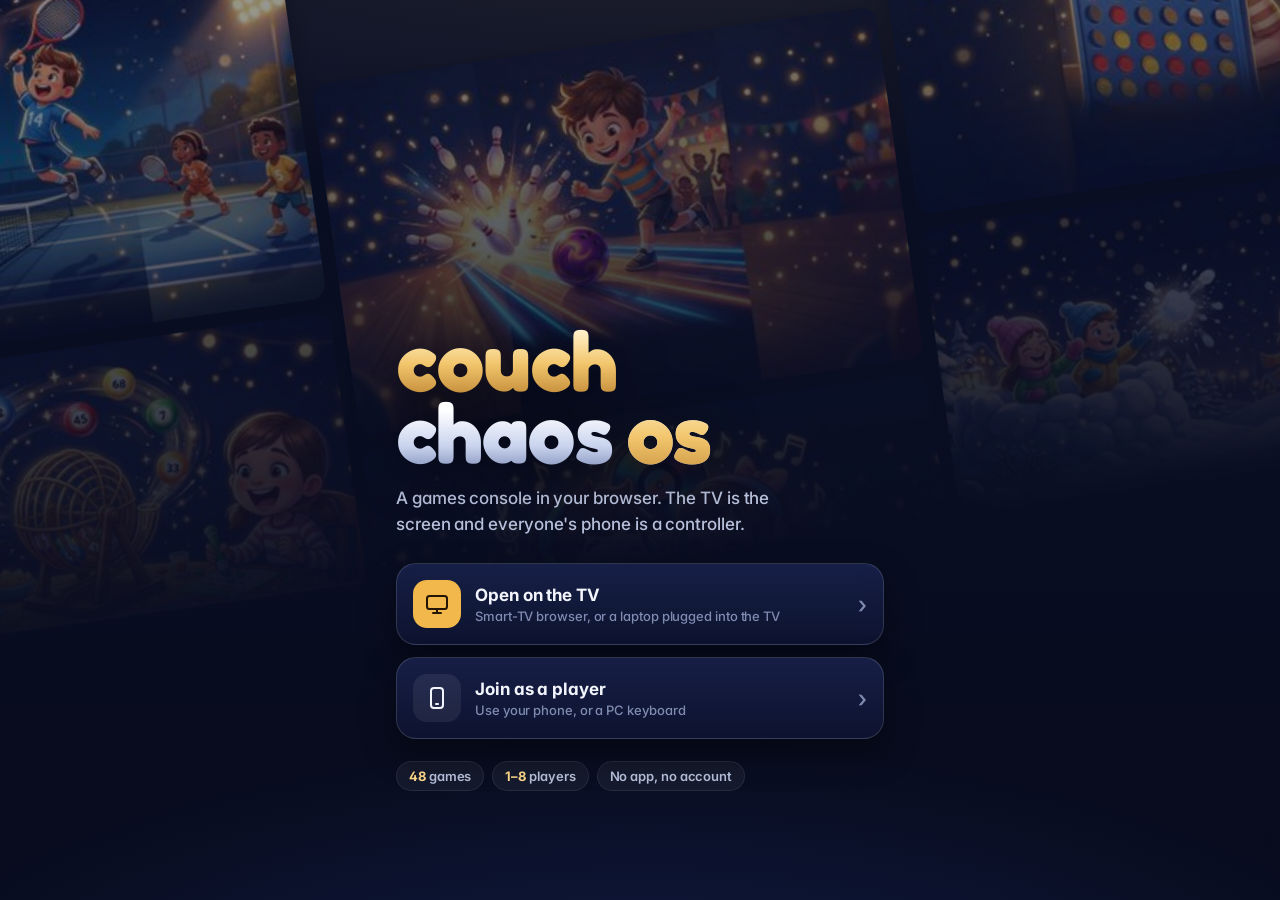
==== index.html @ 57c16cc6 "UX pass: end a game or play again from the phone, measured touch targets, readable TV text, podium n" ====
<!doctype html>
<html lang="en">
<head>
<meta charset="utf-8">
<meta name="viewport" content="width=device-width,initial-scale=1,viewport-fit=cover">
<meta name="theme-color" content="#070b1c">
<title>Couch Chaos</title>
<link rel="preconnect" href="https://fonts.googleapis.com">
<link href="https://fonts.googleapis.com/css2?family=Inter:wght@400;500;600;700;800&family=Fredoka:wght@500;600;700&display=swap" rel="stylesheet">
<link rel="stylesheet" href="style.css?v=1795807007">
<link rel="stylesheet" href="tokens.css?v=1795807007">
<link rel="stylesheet" href="buttons.css?v=1795807007">
<link rel="stylesheet" href="ui.css?v=1795807007">
</head>
<body class="home padBody landing">
  <div class="mosaic" aria-hidden="true"><i style="background-image:url(covers/sm/tennis.jpg)"></i><i style="background-image:url(covers/sm/bowling.jpg)"></i><i style="background-image:url(covers/sm/four.jpg)"></i><i style="background-image:url(covers/sm/trivia.jpg)"></i><i style="background-image:url(covers/sm/ski.jpg)"></i><i style="background-image:url(covers/sm/airhockey.jpg)"></i><i style="background-image:url(covers/sm/bingo.jpg)"></i><i style="background-image:url(covers/sm/song.jpg)"></i><i style="background-image:url(covers/sm/snowball.jpg)"></i><i style="background-image:url(covers/sm/tycoon.jpg)"></i><i style="background-image:url(covers/sm/hockey.jpg)"></i><i style="background-image:url(covers/sm/paint.jpg)"></i></div>
  <main class="land">
    <h1 class="ccMark"><span class="w1">couch</span><span class="w2">chaos<em>os</em></span></h1>
    <p class="landTag">A games console in your browser. The TV is the screen and everyone's phone is a controller.</p>
    <div class="landBtns">
      <a class="landCard noRb tvC" href="tv.html">
        <span class="lcIc"><svg viewBox="0 0 24 24" fill="none" stroke="currentColor" stroke-width="2" stroke-linecap="round" stroke-linejoin="round"><rect x="2" y="4" width="20" height="13" rx="2.5"/><path d="M8 21h8M12 17v4"/></svg></span>
        <span class="lcTx"><b>Open on the TV</b><small>Smart-TV browser, or a laptop plugged into the TV</small></span><i class="chev">›</i>
      </a>
      <a class="landCard noRb padC" href="play.html">
        <span class="lcIc"><svg viewBox="0 0 24 24" fill="none" stroke="currentColor" stroke-width="2" stroke-linecap="round" stroke-linejoin="round"><rect x="6" y="2" width="12" height="20" rx="3"/><path d="M11 18h2"/></svg></span>
        <span class="lcTx"><b>Join as a player</b><small>Use your phone, or a PC keyboard</small></span><i class="chev">›</i>
      </a>
    </div>
    <ul class="facts"><li><b>48</b> games</li><li><b>1–8</b> players</li><li>No app, no account</li></ul>
  </main>
  <script src="press.js?v=1795807007"></script>
</body>
</html>
---- style.css ----
:root {
  --bg: #120e2b; --bg2: #1d1745; --panel: #241c55; --ink: #fff; --muted: #b3acdf;
  --gold: #ffd43b; --hot: #ff4d6d; --blue: #4dabff; --green: #51cf66;
}
* { box-sizing: border-box; margin: 0; padding: 0; }
html, body { height: 100%; background: var(--bg); color: var(--ink); font-family: 'Nunito', system-ui, sans-serif; font-weight: 800; }
body { overflow: hidden; }
.hidden { display: none !important; }
.muted { color: var(--muted); }
button { font: inherit; cursor: pointer; border: 0; border-radius: 16px; color: inherit; }
a { color: inherit; text-decoration: none; }
.logo { font-family: 'Bungee', Impact, sans-serif; font-weight: 400; font-size: clamp(42px, 7vw, 96px); letter-spacing: 1px; line-height: 1;
  color: var(--gold); text-shadow: 0 6px 0 #c2410c, 0 10px 30px rgba(0,0,0,.5); }
.logo span { color: var(--hot); text-shadow: 0 6px 0 #7b1fa2, 0 10px 30px rgba(0,0,0,.5); margin-left: .15em; }
.big { background: var(--gold); color: #2b1a00; font-size: 28px; padding: 18px 36px; box-shadow: 0 8px 0 #c2410c; transition: transform .08s; }
.big:active { transform: translateY(4px); box-shadow: 0 4px 0 #c2410c; }
.big:disabled { opacity: .6; }

/* ---------- home ---------- */
body.home { overflow: auto; background: radial-gradient(circle at 20% 10%, #3b2a8f 0, transparent 50%), radial-gradient(circle at 90% 90%, #7b1f5b 0, transparent 45%), var(--bg); }
.homeWrap { max-width: 900px; margin: 0 auto; padding: 48px 16px; text-align: center; }
.tag { font-size: 20px; margin: 24px 0 36px; color: var(--muted); }
.homeBtns { display: grid; grid-template-columns: repeat(auto-fit, minmax(260px, 1fr)); gap: 20px; }
.bigCard { display: flex; flex-direction: column; gap: 8px; align-items: center; padding: 32px 20px; border-radius: 24px; background: var(--panel); border: 3px solid transparent; transition: transform .15s, border-color .15s; }
.bigCard:hover { transform: translateY(-4px) rotate(-1deg); border-color: var(--gold); }
.bigCard b { font-size: 28px; }
.bigCard small { color: var(--muted); font-size: 15px; }
.bigEmoji { font-size: 64px; }
.foot { margin-top: 32px; }

/* ---------- TV ---------- */
body.tv { background: radial-gradient(circle at 15% 0%, #3b2a8f 0, transparent 50%), radial-gradient(circle at 100% 100%, #6b1f5b 0, transparent 45%), var(--bg); }
#cv { position: fixed; inset: 0; width: 100vw; height: 100vh; display: block; background: #000; }
.overlay { position: fixed; inset: 0; display: flex; flex-direction: column; align-items: center; justify-content: center; gap: 28px; z-index: 5; text-align: center; padding: 16px; }
#start { background: inherit; }
#lobby { position: fixed; inset: 0; padding: 2.5vh 3vw; display: flex; flex-direction: column; gap: 2vh; }
#lobby header { display: flex; align-items: center; justify-content: space-between; }
#lobby .logo { font-size: 6vh; }
.headHint { color: var(--muted); font-size: 2vh; }
.lobbyGrid { flex: 1; display: grid; grid-template-columns: minmax(280px, 26vw) 1fr; gap: 2.5vw; min-height: 0; }
.joinCard { background: var(--panel); border-radius: 28px; padding: 3vh 2vw; display: flex; flex-direction: column; align-items: center; gap: 1.4vh; text-align: center; }
.step { color: var(--muted); font-size: 2vh; }
.url { font-size: 2.1vh; color: var(--blue); word-break: break-all; }
#qr { background: #fff; padding: 12px; border-radius: 16px; }
#qr img, #qr canvas { display: block; width: 22vh !important; height: 22vh !important; }
.codeLbl { color: var(--muted); font-size: 2vh; margin-top: 1vh; }
.code { font-family: 'Bungee', Impact, sans-serif; font-size: 10vh; line-height: 1; letter-spacing: .1em; color: var(--gold); }
.netStatus { font-size: 1.8vh; color: var(--muted); min-height: 2em; }
.right { display: flex; flex-direction: column; gap: 1.6vh; min-height: 0; }
.right h2 { font-size: 3vh; display: flex; align-items: baseline; gap: 12px; }
.right h2 small { color: var(--muted); font-size: 1.9vh; }
.plist { display: flex; flex-wrap: wrap; gap: 1vh 1vw; min-height: 7vh; }
.pchip { display: flex; align-items: center; gap: 10px; background: var(--bg2); border-radius: 999px; padding: 1vh 1.4vw 1vh 1vh; font-size: 2.4vh; animation: pop .35s cubic-bezier(.3,1.6,.6,1); border: 3px solid var(--c); }
.pchip .av { width: 4.2vh; height: 4.2vh; border-radius: 50%; background: var(--c); display: grid; place-items: center; font-size: 2.2vh; color: #120e2b; }
.pchip .tro { color: var(--gold); }
.pchip.away { opacity: .4; }
.empty { color: var(--muted); font-size: 2.2vh; padding: 2vh 0; }
.glist { display: grid; grid-template-columns: repeat(auto-fill, minmax(min(100%, 280px), 1fr)); gap: 1.6vh 1.2vw; overflow: auto; padding-bottom: 8px; }
.gtile { text-align: left; background: var(--bg2); border-radius: 22px; padding: 2vh 1.4vw; display: grid; grid-template-columns: auto 1fr; gap: 4px 14px; align-items: center; border: 3px solid transparent; transition: transform .15s, border-color .15s; }
.gtile:hover { transform: translateY(-3px); border-color: var(--gold); }
.gtile .ge { font-size: 6vh; grid-row: span 2; }
.gtile b { font-size: 2.7vh; }
.gtile small { color: var(--muted); font-size: 1.8vh; font-weight: 600; }
.gtile .num { position: absolute; }
#banner { position: fixed; left: 50%; top: 42%; transform: translate(-50%, -50%); z-index: 9; pointer-events: none; font-family: 'Bungee', Impact, sans-serif;
  font-size: 9vh; white-space: nowrap; color: var(--gold); text-shadow: 0 6px 0 rgba(0,0,0,.5); opacity: 0; }
#banner.show { animation: bannerIn var(--d, 1.6s) ease forwards; }
@keyframes bannerIn { 0% { opacity: 0; transform: translate(-50%, -50%) scale(.3) rotate(-8deg); } 12% { opacity: 1; transform: translate(-50%, -50%) scale(1.15) rotate(2deg); }
  20% { transform: translate(-50%, -50%) scale(1) rotate(0); } 80% { opacity: 1; } 100% { opacity: 0; transform: translate(-50%, -60%) scale(1); } }
@keyframes pop { from { transform: scale(.4); opacity: 0; } to { transform: scale(1); opacity: 1; } }
#results { background: rgba(18,14,43,.88); backdrop-filter: blur(6px); }
#results h2 { font-family: 'Bungee', Impact, sans-serif; font-weight: 400; font-size: 7vh; color: var(--gold); }
#resList { list-style: none; display: flex; flex-direction: column; gap: 1.2vh; min-width: min(90vw, 700px); }
#resList li { display: grid; grid-template-columns: 7vh 1fr auto auto; align-items: center; gap: 2vw; background: var(--panel); border-radius: 18px; padding: 1.4vh 2vw; font-size: 3vh; border-left: 10px solid var(--c); animation: pop .4s backwards; }
#resList .pl { font-family: 'Bungee', Impact, sans-serif; font-size: 3.6vh; }
#resList .st { color: var(--muted); font-size: 2.3vh; }
#resList .aw { color: var(--gold); }

/* ---------- controller ---------- */
body.padBody { touch-action: none; user-select: none; -webkit-user-select: none; -webkit-touch-callout: none; overscroll-behavior: none; }
.screen { position: fixed; inset: 0; display: flex; flex-direction: column; }
#joinScr { align-items: center; justify-content: center; gap: 18px; padding: 16px; overflow: auto; touch-action: auto; }
#joinScr .logo { font-size: 44px; margin-bottom: 8px; }
#joinScr label { display: flex; flex-direction: column; gap: 6px; width: min(100%, 360px); color: var(--muted); font-size: 15px; }
#joinScr input { font: inherit; font-size: 26px; padding: 12px 16px; border-radius: 14px; border: 3px solid var(--panel); background: var(--bg2); color: #fff; outline: none; text-align: center; }
#joinScr input:focus { border-color: var(--gold); }
#roomIn { text-transform: uppercase; letter-spacing: .3em; font-family: 'Bungee', Impact, sans-serif; }
.err { color: var(--hot); min-height: 1.4em; text-align: center; }
.topbar { display: flex; align-items: center; gap: 10px; padding: 8px 12px; background: var(--bg2); font-size: 17px; min-height: 48px; }
.dot { width: 22px; height: 22px; border-radius: 50%; background: var(--c, #888); flex: none; }
.status { color: var(--muted); font-size: 13px; flex: 1; text-align: right; }
.chip { background: var(--panel); padding: 6px 12px; font-size: 13px; border-radius: 999px; }
.chip.on { background: var(--green); color: #0b2a10; }
#stage { flex: 1; position: relative; min-height: 0; }
.center { height: 100%; display: flex; flex-direction: column; align-items: center; justify-content: center; text-align: center; gap: 14px; padding: 16px; overflow: auto; touch-action: pan-y; }
.center h2 { font-size: 26px; }
.center p { font-size: 18px; }
.bigEm { font-size: 64px; }
.gbtns { display: flex; flex-direction: column; gap: 10px; width: min(100%, 460px); }
.gbtn { display: flex; gap: 14px; align-items: center; text-align: left; background: var(--panel); padding: 12px 16px; border: 3px solid transparent; }
.gbtn:active { border-color: var(--gold); transform: scale(.98); }
.gbtn .ge { font-size: 36px; }
.gbtn b { display: block; font-size: 19px; }
.gbtn small { color: var(--muted); font-weight: 600; font-size: 13px; }

.pad { height: 100%; display: grid; grid-template-rows: 1fr auto; grid-template-columns: 1fr; }
@media (orientation: landscape) { .pad { grid-template-columns: 1fr 1fr; grid-template-rows: 1fr; } }
.stickZone { position: relative; display: flex; align-items: center; justify-content: center; touch-action: none; }
.stickBase { width: 150px; height: 150px; border-radius: 50%; background: rgba(255,255,255,.07); border: 3px dashed rgba(255,255,255,.2); position: relative; }
.stickBase.x { height: 90px; border-radius: 45px; width: 220px; }
.knob { position: absolute; left: 50%; top: 50%; width: 70px; height: 70px; margin: -35px 0 0 -35px; border-radius: 50%; background: var(--c, #888); box-shadow: 0 6px 0 rgba(0,0,0,.35); }
.szHint { position: absolute; bottom: 10px; left: 0; right: 0; text-align: center; color: var(--muted); font-size: 14px; pointer-events: none; padding: 0 8px; }
.tiltBadge { position: absolute; top: 10px; left: 0; right: 0; text-align: center; color: var(--green); font-size: 14px; pointer-events: none; }
.btns { display: flex; gap: 14px; align-items: center; justify-content: center; padding: 16px; }
.pbtn { width: 130px; height: 130px; border-radius: 50%; font-family: 'Bungee', Impact, sans-serif; font-size: 20px; box-shadow: 0 8px 0 rgba(0,0,0,.4); touch-action: none; }
.pbtn.pa { background: var(--hot); width: 150px; height: 150px; }
.pbtn.pb { background: var(--blue); }
.pbtn.on { transform: translateY(6px) scale(.96); box-shadow: 0 2px 0 rgba(0,0,0,.4); filter: brightness(1.2); }
.keys { position: absolute; bottom: 6px; right: 10px; color: var(--muted); font-size: 12px; font-weight: 600; }
.tapBig { width: min(78vw, 62vh); height: min(78vw, 62vh); border-radius: 50%; background: var(--hot); font-family: 'Bungee', Impact, sans-serif; font-size: 48px; box-shadow: 0 14px 0 #7b1f3b; touch-action: none; }
.tapBig.on { transform: translateY(10px); box-shadow: 0 4px 0 #7b1f3b; }
.shakeCount { font-family: 'Bungee', Impact, sans-serif; font-size: 56px; color: var(--gold); }
.wiggle { animation: wig .25s; }
@keyframes wig { 0%,100% { transform: rotate(0); } 25% { transform: rotate(-6deg); } 75% { transform: rotate(6deg); } }

/* cards */
.cardsUI { height: 100%; display: flex; flex-direction: column; }
.cardsTop { display: flex; align-items: center; justify-content: space-between; gap: 10px; padding: 10px 14px; }
.turnTxt { font-size: 20px; }
.turnTxt.mine { color: var(--gold); animation: pulse 1s infinite; }
@keyframes pulse { 50% { transform: scale(1.06); } }
.topInfo { display: flex; align-items: center; gap: 10px; }
.suitNow { font-size: 15px; color: var(--muted); text-align: center; }
.suitNow b { font-size: 30px; display: block; }
.red { color: #ff5c5c !important; }
.blk { color: #fff; }
.pend { background: var(--hot); padding: 6px 12px; border-radius: 12px; font-size: 14px; text-align: center; margin: 0 14px; }
.hand { flex: 1; display: flex; flex-wrap: wrap; align-content: flex-start; justify-content: center; gap: 8px; padding: 10px; overflow-y: auto; touch-action: pan-y; }
.card { width: 64px; height: 92px; border-radius: 10px; background: #fff; color: #1a1a2e; display: flex; flex-direction: column; align-items: center; justify-content: center; font-size: 22px; line-height: 1; position: relative; box-shadow: 0 4px 0 rgba(0,0,0,.35); }
.card .cs { font-size: 30px; }
.card .ct { position: absolute; bottom: 4px; font-size: 9px; color: #7048e8; }
.card.redc { color: #e03131; }
.card.no { opacity: .45; }
.card.ok { outline: 4px solid var(--gold); transform: translateY(-4px); }
.card.mini { width: 48px; height: 68px; font-size: 16px; }
.card.mini .cs { font-size: 22px; }
.cardBtns { display: flex; gap: 10px; padding: 10px 14px 14px; }
.cardBtns button { flex: 1; padding: 16px; font-size: 20px; background: var(--blue); box-shadow: 0 5px 0 rgba(0,0,0,.35); }
.cardBtns button:disabled { opacity: .3; }
.legend { color: var(--muted); font-size: 11px; font-weight: 600; text-align: center; padding: 0 10px 8px; }
.suitPick { position: absolute; inset: 0; background: rgba(18,14,43,.94); display: flex; flex-direction: column; align-items: center; justify-content: center; gap: 18px; }
.suitPick .row { display: grid; grid-template-columns: 1fr 1fr; gap: 14px; }
.suitPick button { width: 120px; height: 120px; font-size: 64px; background: #fff; color: #1a1a2e; }
#toast { position: fixed; left: 50%; bottom: 24px; transform: translateX(-50%); background: var(--panel); padding: 10px 18px; border-radius: 14px; opacity: 0; transition: opacity .3s; pointer-events: none; z-index: 9; }
#toast.show { opacity: 1; }

/* ---------- controller v2 ---------- */
body.padBody { background: radial-gradient(ellipse at 50% -20%, #1f4e8c 0, transparent 60%), #0a1024; }
.nameRow { display: flex; gap: 8px; }
.nameRow input { flex: 1; min-width: 0; }
#diceName { font-size: 26px; background: var(--panel); padding: 0 14px; }
.remote { display: flex; flex-direction: column; align-items: center; gap: 14px; padding: 14px; height: 100%; overflow: auto; touch-action: pan-y; }
.focusCard { background: rgba(255,255,255,.08); border-radius: 18px; padding: 10px 18px; font-size: 18px; text-align: center; min-width: 70%; }
.focusCard b { display: block; font-size: 22px; color: var(--gold); }
.dpad { display: grid; grid-template-columns: repeat(3, 84px); grid-template-rows: repeat(3, 84px); gap: 8px; }
.dpad button { background: #1d2b55; font-size: 30px; box-shadow: 0 5px 0 rgba(0,0,0,.4); }
.dpad button:active { transform: translateY(3px); box-shadow: 0 2px 0 rgba(0,0,0,.4); }
.dpad .ok { background: var(--gold); color: #0a1024; font-family: 'Bungee', Impact, sans-serif; font-size: 22px; border-radius: 50%; }
.qbtns { display: flex; gap: 10px; width: min(100%, 420px); }
.qbtns button { flex: 1; padding: 14px; font-size: 17px; background: linear-gradient(135deg, #ffd43b, #ff4d6d); color: #0a1024; box-shadow: 0 5px 0 rgba(0,0,0,.35); }
.qbtns button.alt { background: linear-gradient(135deg, #63e6be, #7048e8); color: #fff; }
.linkBtn { background: none; color: var(--muted); text-decoration: underline; font-size: 15px; }
.catH { width: min(100%, 460px); text-align: left; color: var(--muted); font-size: 14px; margin-top: 6px; }
.introC { height: 100%; display: flex; flex-direction: column; align-items: center; justify-content: center; gap: 14px; padding: 16px; text-align: center; overflow: auto; touch-action: pan-y; }
.introC h2 { font-family: 'Bungee', Impact, sans-serif; font-weight: 400; font-size: 30px; }
.introC ol { text-align: left; font-size: 18px; display: flex; flex-direction: column; gap: 8px; padding-left: 26px; }
.readyBtn { font-size: 30px; padding: 20px 50px; border-radius: 22px; background: var(--green); color: #0b2a10; box-shadow: 0 8px 0 #2b8a3e; font-family: 'Bungee', Impact, sans-serif; }
.readyBtn.done { background: #2b3a67; color: #b3acdf; box-shadow: none; }
.choiceC { height: 100%; display: flex; flex-direction: column; padding: 12px; gap: 10px; }
.choiceC .prompt { font-size: 19px; text-align: center; padding: 6px; }
.choiceC .prompt.secret { background: #2b8a3e; border-radius: 16px; padding: 14px; font-size: 21px; }
.choiceGrid { flex: 1; display: grid; gap: 10px; min-height: 0; overflow: auto; }
.choiceGrid button { font-size: 20px; border-radius: 18px; color: #fff; text-shadow: 0 2px 0 rgba(0,0,0,.35); box-shadow: 0 5px 0 rgba(0,0,0,.35); padding: 8px; min-height: 54px; word-break: break-word; }
.choiceGrid.big button { font-size: 30px; }
.choiceGrid button:active { transform: translateY(3px); box-shadow: 0 2px 0 rgba(0,0,0,.35); }
.choiceGrid button:disabled { opacity: .18; }
.choiceGrid button.light { color: #1a1438; text-shadow: none; }
.multiDots { text-align: center; font-size: 26px; letter-spacing: 6px; }
.drawC { height: 100%; display: flex; flex-direction: column; gap: 8px; padding: 8px; }
.drawWord { text-align: center; font-size: 18px; }
.drawWord b { color: var(--gold); font-size: 26px; font-family: 'Bungee', Impact, sans-serif; }
.drawWrap { flex: 1; display: flex; align-items: center; justify-content: center; min-height: 0; }
#pad { background: #fffdf7; border-radius: 14px; touch-action: none; max-width: 100%; max-height: 100%; }
.drawTools { display: flex; gap: 8px; justify-content: center; flex-wrap: wrap; }
.drawTools button { width: 42px; height: 42px; border-radius: 50%; border: 3px solid transparent; }
.drawTools button.sel { border-color: #fff; transform: scale(1.12); }
.drawTools .clr { width: auto; border-radius: 12px; padding: 0 14px; background: var(--panel); }
.bingoC { height: 100%; display: flex; flex-direction: column; gap: 8px; padding: 10px; align-items: center; }
.bingoLast { font-size: 18px; text-align: center; }
.bingoLast b { font-family: 'Bungee', Impact, sans-serif; color: var(--gold); font-size: 32px; }
.bcard { display: grid; grid-template-columns: repeat(5, 1fr); gap: 5px; width: min(100%, 52vh); }
.bcard .bh { text-align: center; font-family: 'Bungee', Impact, sans-serif; font-size: 24px; }
.bcard button { aspect-ratio: 1; background: #fff; color: #1a1438; font-size: clamp(16px, 4.5vw, 26px); border-radius: 10px; position: relative; }
.bcard button.called { box-shadow: inset 0 0 0 3px #4dabff; }
.bcard button.mk { background: var(--hot); color: #fff; }
.bcard button.free { background: var(--gold); font-size: 13px; }
.bingoBtn { font-family: 'Bungee', Impact, sans-serif; font-size: 34px; padding: 14px 50px; border-radius: 20px; background: linear-gradient(135deg, #ffd43b, #ff4d6d); color: #1a0533; box-shadow: 0 7px 0 rgba(0,0,0,.4); }
.bingoBtn:disabled { opacity: .4; }
.diceC { height: 100%; display: flex; flex-direction: column; align-items: center; justify-content: center; gap: 16px; padding: 12px; }
.diceRow { display: flex; gap: 8px; }
.die { width: min(17vw, 74px); aspect-ratio: 1; background: #fff; border-radius: 14px; color: #1a1438; font-size: min(10vw, 44px); box-shadow: 0 5px 0 rgba(0,0,0,.35); }
.die.held { box-shadow: 0 0 0 5px var(--gold), 0 5px 0 rgba(0,0,0,.35); transform: translateY(-6px); }
.diceBtns { display: flex; gap: 10px; width: min(100%, 420px); }
.diceBtns button { flex: 1; padding: 16px; font-size: 20px; background: var(--blue); box-shadow: 0 5px 0 rgba(0,0,0,.35); }
.diceBtns button.done { background: var(--green); color: #0b2a10; }
.diceBtns button:disabled { opacity: .3; }
.handName { font-family: 'Bungee', Impact, sans-serif; font-size: 24px; color: var(--gold); }
.btns.solo { flex: 1; }
.pad.nostick { grid-template-columns: 1fr !important; grid-template-rows: 1fr !important; }
.pad.nostick .pbtn { width: 38vw; height: 38vw; max-width: 200px; max-height: 200px; font-size: 22px; }
.pips { display: grid; grid-template-columns: repeat(3, 1fr); grid-template-rows: repeat(3, 1fr); width: 78%; height: 78%; margin: auto; }
.pips i { display: block; width: 62%; height: 62%; margin: auto; border-radius: 50%; }
.pips i.on { background: #1a1438; }
.pips i.red { background: #e03131; }
.die { display: grid; padding: 0; }
.edition-home { font-family: 'Bungee', Impact, sans-serif; color: #a5d8ff; letter-spacing: .3em; margin-top: 14px; }
body.home { background: radial-gradient(ellipse at 20% -10%, #1f4e8c 0, transparent 55%), radial-gradient(ellipse at 90% 0%, #3b1f7a 0, transparent 50%), linear-gradient(#0a1024, #05070f); }

/* ---------- yoke steering ---------- */
.yokeZone { flex-direction: column; gap: 8px; overflow: hidden; }
.yokeWrap { width: min(78%, 340px); pointer-events: none; }
.yoke { width: 100%; height: auto; display: block; transform-origin: 50% 55%; transition: transform .06s linear; filter: drop-shadow(0 10px 12px rgba(0,0,0,.45)); }
.yArrow { position: absolute; top: 45%; transform: translateY(-50%); font-size: 54px; color: #ffd43b; opacity: .15; pointer-events: none; transition: opacity .08s; text-shadow: 0 0 18px rgba(255,212,59,.7); }
.yArrow.l { left: 6px; } .yArrow.r { right: 6px; }
.yBar { position: relative; width: min(70%, 300px); height: 10px; border-radius: 5px; background: linear-gradient(90deg, rgba(255,212,59,.5), rgba(255,255,255,.08) 45%, rgba(255,255,255,.08) 55%, rgba(255,212,59,.5)); pointer-events: none; }
.yBar::after { content: ''; position: absolute; left: 50%; top: -4px; width: 2px; height: 18px; background: rgba(255,255,255,.4); }
.yBar i { position: absolute; top: 50%; left: 50%; width: 22px; height: 22px; margin: -11px 0 0 -11px; border-radius: 50%; background: #fff; box-shadow: 0 0 10px #ffd43b; transition: left .06s linear; }
.yokeZone .szHint { position: static; }
.yokeZone .szHint small { opacity: .8; font-size: 12px; }

/* ---------- connection banner ---------- */
#netBanner { position: fixed; left: 50%; top: 56px; transform: translate(-50%, -160%); z-index: 50; background: #ff922b; color: #1a0f00; font-weight: 800; padding: 10px 18px; border-radius: 14px; text-align: center; box-shadow: 0 8px 24px rgba(0,0,0,.4); transition: transform .25s; max-width: 92vw; font-size: 15px; cursor: pointer; }
#netBanner.show { transform: translate(-50%, 0); visibility: visible; }
#netBanner:not(.show) { visibility: hidden; transition: transform .25s, visibility 0s .25s; }
#netBanner small { font-weight: 600; opacity: .8; }

/* ---------- swing (motion sports) ---------- */
.swingPad { height: 100%; display: flex; flex-direction: column; gap: 10px; padding: 10px; }
.aimBar { background: rgba(255,255,255,.06); border: 2px solid rgba(255,255,255,.15); border-radius: 18px; padding: 14px 16px 8px; text-align: center; touch-action: none; }
.aimTrack { position: relative; height: 16px; border-radius: 8px; background: linear-gradient(90deg, #ff4d6d33, #ffd43b 50%, #ff4d6d33); }
.aimTrack i { position: absolute; top: 50%; left: 50%; width: 34px; height: 34px; margin: -17px 0 0 -17px; border-radius: 50%; background: var(--c, #fff); box-shadow: 0 0 0 4px #fff, 0 0 18px var(--c, #fff); transition: left .05s linear; }
.aimBar small { color: var(--muted); display: block; margin-top: 10px; font-size: 12px; }
.swingZone { position: relative; flex: 1; border-radius: 28px; overflow: hidden; display: flex; flex-direction: column; align-items: center; justify-content: center; gap: 8px; touch-action: none; user-select: none;
  background: radial-gradient(circle at 50% 40%, color-mix(in srgb, var(--c, #4dabff) 45%, transparent), transparent 70%), linear-gradient(160deg, #1b1046, #070512); border: 3px solid color-mix(in srgb, var(--c, #4dabff) 60%, transparent); }
.swingZone.flash { animation: swFlash .35s ease-out; }
@keyframes swFlash { 0% { box-shadow: inset 0 0 0 999px rgba(255,255,255,.35); } 100% { box-shadow: inset 0 0 0 999px rgba(255,255,255,0); } }
.swRings { position: absolute; inset: 0; display: grid; place-items: center; pointer-events: none; }
.swRings i { position: absolute; width: 160px; height: 160px; border-radius: 50%; border: 3px solid var(--c, #4dabff); opacity: 0; animation: swRing 2.4s infinite ease-out; }
.swRings i:nth-child(2) { animation-delay: .8s; } .swRings i:nth-child(3) { animation-delay: 1.6s; }
@keyframes swRing { 0% { transform: scale(.4); opacity: .8; } 100% { transform: scale(2.6); opacity: 0; } }
.swIcon { font-size: min(26vw, 22vh); line-height: 1; filter: drop-shadow(0 10px 18px rgba(0,0,0,.5)); animation: swIdle 1.6s ease-in-out infinite; position: relative; }
@keyframes swIdle { 0%, 100% { transform: rotate(-14deg) translateY(0); } 50% { transform: rotate(10deg) translateY(-8px); } }
.swIcon.hit { animation: swHit .45s cubic-bezier(.2,1.6,.4,1); }
@keyframes swHit { 0% { transform: rotate(-70deg) scale(.8); } 50% { transform: rotate(60deg) scale(1.35); } 100% { transform: rotate(0) scale(1); } }
.swLabel { font-family: 'Bungee', Impact, sans-serif; font-size: 34px; color: #fff; text-shadow: 0 4px 0 rgba(0,0,0,.4), 0 0 24px var(--c, #4dabff); position: relative; }
.swPowBar { width: 70%; max-width: 320px; height: 12px; border-radius: 6px; background: rgba(255,255,255,.1); overflow: hidden; position: relative; }
.swPowBar i { display: block; height: 100%; width: 0; background: linear-gradient(90deg, #51cf66, #ffd43b, #ff4d6d); }
.swPowTxt { font-weight: 900; color: #ffd43b; position: relative; }
.swHint { color: var(--muted); font-size: 14px; text-align: center; padding: 0 12px; position: relative; }
.swHint small { font-size: 12px; opacity: .85; }
@media (orientation: landscape) { .swingPad { flex-direction: row; } .aimBar { width: 38%; display: flex; flex-direction: column; justify-content: center; } }

.swingPad.motion .aimBar { pointer-events: none; }
.swingPad.motion .swingZone { pointer-events: auto; }
.swingZone .chip { position: relative; margin-top: 6px; }

/* ---------- motion permission gate (iPhone) ---------- */
#motionGate { position: fixed; left: 10px; right: 10px; bottom: 10px; z-index: 60; }
#motionGate.big { inset: 0; background: rgba(5,3,20,.88); display: grid; place-items: center; padding: 20px; backdrop-filter: blur(6px); }
.mgCard { background: linear-gradient(160deg, #2b1b6b, #120a2e); border: 2px solid var(--c, #4dabff); border-radius: 22px; padding: 16px 18px; text-align: center; box-shadow: 0 12px 40px rgba(0,0,0,.5); max-width: 420px; margin: 0 auto; display: flex; flex-direction: column; gap: 8px; }
#motionGate:not(.big) .mgCard { flex-direction: row; align-items: center; text-align: left; flex-wrap: wrap; }
#motionGate:not(.big) .mgCard p, #motionGate:not(.big) .mgEm { display: none; }
.mgEm { font-size: 54px; animation: swIdle 1.6s ease-in-out infinite; }
.mgCard b { font-size: 20px; color: #fff; }
.mgCard p { color: #c5d4f0; font-size: 15px; margin: 0; }
.mgBtn { background: linear-gradient(#ffe066, #fcc419); color: #1a0f00; font-family: 'Bungee', Impact, sans-serif; font-size: 20px; padding: 14px 18px; border-radius: 16px; box-shadow: 0 6px 0 #b08900; flex: 1; }
.mgBtn:active { transform: translateY(4px); box-shadow: 0 2px 0 #b08900; }
.mgSkip { background: none; color: #8ea2c8; text-decoration: underline; font-size: 14px; padding: 6px; }

/* ---------- calibration wizard ---------- */
#calib { position: fixed; inset: 0; z-index: 70; background: radial-gradient(circle at 50% 30%, #2b1b6b, #07041a 75%); display: grid; place-items: center; padding: 18px; }
.clCard { width: min(100%, 440px); text-align: center; display: flex; flex-direction: column; gap: 10px; align-items: center; }
.clTop { font-family: 'Bungee', Impact, sans-serif; color: #a5d8ff; letter-spacing: .08em; font-size: 15px; }
.clTop span { color: #ffd43b; margin-left: 6px; }
.clDots { display: flex; gap: 8px; } .clDots i { width: 12px; height: 12px; border-radius: 50%; background: rgba(255,255,255,.18); transition: all .25s; }
.clDots i.on { background: #ffd43b; transform: scale(1.35); box-shadow: 0 0 12px #ffd43b; } .clDots i.ok { background: #51cf66; }
.clStage { height: 210px; display: grid; place-items: center; perspective: 500px; }
.clPhone { width: 92px; height: 170px; border-radius: 18px; background: linear-gradient(160deg, #495057, #212529); border: 4px solid #ced4da; display: grid; place-items: center; box-shadow: 0 18px 40px rgba(0,0,0,.6), 0 0 40px color-mix(in srgb, var(--c, #4dabff) 50%, transparent); transition: transform .08s linear; }
.clScreen { width: 76px; height: 140px; border-radius: 10px; background: linear-gradient(160deg, var(--c, #4dabff), #1b1046); display: grid; place-items: center; font-size: 34px; }
.clPhone.still { animation: clBreathe 1.4s ease-in-out infinite; }
@keyframes clBreathe { 50% { transform: scale(1.06); } }
.clPhone.swing { animation: clSwing 1s ease-in-out infinite; transform-origin: 50% 100%; }
@keyframes clSwing { 0%, 100% { transform: rotate(-50deg); } 50% { transform: rotate(50deg); } }
.clPhone.hit { animation: swHit .45s cubic-bezier(.2,1.6,.4,1); }
#calib h2 { font-family: 'Bungee', Impact, sans-serif; font-weight: 400; font-size: 30px; color: #fff; margin: 0; }
#calib p { color: #dbe4ff; font-size: 17px; margin: 0; min-height: 48px; }
.clMeter { width: 100%; height: 16px; border-radius: 8px; background: rgba(255,255,255,.1); overflow: hidden; }
.clMeter i { display: block; height: 100%; width: 0; background: linear-gradient(90deg, #4dabff, #51cf66); transition: width .08s linear; }
.clDone { font-size: 90px; animation: swHit .6s cubic-bezier(.2,1.6,.4,1); }

/* ---------- AI camera ---------- */
.camBtn { margin-top: 14px; width: 100%; padding: 12px 14px; border-radius: 16px; background: linear-gradient(135deg, #3b1f7a, #1c3d7a); border: 2px solid #a5d8ff55; color: #fff; font-weight: 900; font-size: 16px; display: flex; flex-direction: column; gap: 2px; }
.camBtn small { color: #a5d8ff; font-weight: 700; font-size: 12px; }
.camWrap { height: 100%; display: flex; flex-direction: column; gap: 8px; padding: 8px; }
.camView { position: relative; flex: 1; min-height: 0; border-radius: 18px; overflow: hidden; background: #000; }
.camView video, .camView canvas { position: absolute; inset: 0; width: 100%; height: 100%; object-fit: contain; }
.camHud { display: flex; justify-content: space-between; gap: 8px; align-items: center; font-size: 14px; color: #c5d4f0; }
.camHud b { font-family: 'Bungee', Impact, sans-serif; color: #ffd43b; font-weight: 400; }
.camTips { font-size: 13px; color: #a5b4d8; line-height: 1.35; }
.camBtns { display: flex; gap: 8px; justify-content: center; }

.camRemote { display: flex; gap: 6px; justify-content: center; }
.camRemote button { width: 46px; height: 42px; border-radius: 12px; background: rgba(255,255,255,.1); color: #fff; font-size: 18px; font-weight: 900; }
.camRemote button.ok { background: #ffd43b; color: #1a0f00; width: 58px; font-family: 'Bungee', Impact, sans-serif; font-size: 15px; }
.camRemote button.bk { background: rgba(255,77,109,.3); }

/* ---------- game night panel (cards + buttons) ---------- */
.gpanel { height: 100%; display: flex; flex-direction: column; gap: 8px; padding: 10px; }
.gpanel.my { background: radial-gradient(circle at 50% 0%, color-mix(in srgb, var(--c, #4dabff) 25%, transparent), transparent 60%); }
.gpTop { display: flex; justify-content: space-between; align-items: baseline; gap: 8px; flex-wrap: wrap; }
.gpTop b { font-family: 'Bungee', Impact, sans-serif; font-weight: 400; font-size: 18px; color: #fff; }
.gpanel.my .gpTop b { color: #ffd43b; animation: swIdle 1.4s ease-in-out infinite; display: inline-block; }
.gpTop span { color: #a5d8ff; font-size: 13px; font-weight: 800; }
.gpSub { background: rgba(255,255,255,.08); border-radius: 12px; padding: 8px 10px; font-size: 14px; color: #dbe4ff; font-weight: 700; }
.gpHand { flex: 1; overflow-y: auto; display: grid; grid-template-columns: repeat(auto-fill, minmax(74px, 1fr)); gap: 8px; align-content: start; padding: 4px; }
.tcard { aspect-ratio: 5/7; border-radius: 12px; background: linear-gradient(160deg, var(--cc), color-mix(in srgb, var(--cc) 55%, #000)); border: 3px solid rgba(255,255,255,.85); color: #fff; display: flex; flex-direction: column; align-items: center; justify-content: center; gap: 2px; padding: 4px; box-shadow: 0 6px 12px rgba(0,0,0,.35); opacity: .45; transition: transform .12s, opacity .12s; }
.tcard.ok { opacity: 1; animation: cardPulse 1.6s ease-in-out infinite; }
.tcard.ok:active { transform: translateY(-10px) scale(1.06); }
.tcard.gone { transform: translateY(-40px) scale(.6); opacity: 0; }
@keyframes cardPulse { 50% { box-shadow: 0 0 0 3px #fff, 0 0 18px var(--cc); } }
.tcard .tci { font-size: 26px; line-height: 1; }
.tcard b { font-family: 'Bungee', Impact, sans-serif; font-weight: 400; font-size: 17px; text-shadow: 0 2px 0 rgba(0,0,0,.4); text-align: center; line-height: 1.05; word-break: break-word; }
.tcard small { font-size: 10px; font-weight: 800; opacity: .9; text-align: center; }
.gpBtns { display: flex; flex-wrap: wrap; gap: 8px; }
.pbtn2 { flex: 1 1 40%; min-height: 50px; border-radius: 14px; background: var(--bc); color: #0a1024; font-weight: 900; font-size: 15px; box-shadow: 0 5px 0 rgba(0,0,0,.35); padding: 6px 8px; }
.pbtn2.big { flex-basis: 100%; min-height: 62px; font-family: 'Bungee', Impact, sans-serif; font-weight: 400; font-size: 19px; }
.pbtn2:disabled { filter: grayscale(1); opacity: .45; }
.pbtn2:active { transform: translateY(4px); box-shadow: 0 1px 0 rgba(0,0,0,.35); }

/* ---------- joystick controls (default) ---------- */
.ctrlBtn { font-size: 15px; padding: 8px 14px; background: #2b3a6b; border: 2px solid #4dabff; margin-left: auto; }
.ctrlBtn.on { background: #5f3dc4; border-color: #b197fc; }
.topbar .status { margin-left: 0; }
.joyPad { height: 100%; display: grid; grid-template-columns: 1fr; grid-template-rows: 1fr auto; }
@media (orientation: landscape) { .joyPad { grid-template-columns: 1.15fr 1fr; grid-template-rows: 1fr; } .topbar { min-height: 38px; padding: 4px 12px; } }
.joyZone { position: relative; touch-action: none; overflow: hidden; border-radius: 24px; margin: 10px; background: radial-gradient(circle at 50% 50%, rgba(77,171,255,.12), rgba(255,255,255,.03) 70%); border: 2px dashed rgba(255,255,255,.12); }
.jsBase { position: absolute; left: 50%; top: 50%; width: 150px; height: 150px; margin: -75px 0 0 -75px; border-radius: 50%; background: radial-gradient(circle, rgba(255,255,255,.1), rgba(255,255,255,.04)); border: 3px solid rgba(255,255,255,.22); transition: opacity .15s; pointer-events: none; }
.joyZone.xonly .jsBase { width: 210px; border-radius: 80px; margin-left: -105px; }
.jsKnob { position: absolute; left: 50%; top: 50%; width: 76px; height: 76px; margin: -38px 0 0 -38px; border-radius: 50%; background: radial-gradient(circle at 35% 30%, #fff, #a5d8ff 40%, #1c7ed6); box-shadow: 0 6px 16px rgba(0,0,0,.45); }
.joyZone.on .jsBase { border-color: rgba(77,171,255,.8); }
.jsAr { position: absolute; top: 50%; transform: translateY(-50%); font-style: normal; font-size: 22px; color: rgba(255,255,255,.4); }
.jsAr.l { left: 12px; } .jsAr.r { right: 12px; }
.jzHint { position: absolute; bottom: 10px; left: 0; right: 0; text-align: center; color: var(--muted); font-size: 14px; pointer-events: none; padding: 0 8px; }
.joyZone.on .jzHint { opacity: .3; }
.joyBtns { display: flex; gap: 18px; align-items: center; justify-content: center; padding: 14px; flex-wrap: wrap; }
@media (orientation: landscape) { .joyBtns { flex-direction: column-reverse; } .joyBtns .pbtn.pb { align-self: flex-start; margin-left: 10%; } }
.swingBtn { width: 190px !important; height: 190px !important; font-size: 26px; display: flex; flex-direction: column; align-items: center; justify-content: center; gap: 4px; }
.swingBtn span { font-size: 58px; line-height: 1; }
.joyPad.nobtn { grid-template-columns: 1fr !important; grid-template-rows: 1fr !important; }
.joyPad.nobtn .joyBtns { display: none; }

/* ---------- 🎵 song guess ---------- */
.songUI{display:flex;flex-direction:column;gap:10px;padding:10px 12px 18px;max-width:640px;margin:0 auto;width:100%;box-sizing:border-box}
.songTop{display:flex;justify-content:space-between;align-items:center;font-size:17px}
.songTop span{background:rgba(255,212,59,.15);color:#ffd43b;padding:4px 12px;border-radius:999px;font-weight:800}
.songStages{display:grid;grid-template-columns:repeat(7,1fr);gap:4px}
.songStages span{text-align:center;font-size:12px;font-weight:800;padding:5px 0;border-radius:8px;background:rgba(255,255,255,.07);color:#8c7fb8}
.songStages span.past{background:rgba(204,93,232,.35);color:#e5dbff}
.songStages span.cur{background:#cc5de8;color:#fff;box-shadow:0 0 0 2px #fff inset}
.songStat{font-size:19px;font-weight:800;text-align:center;padding:12px;border-radius:16px;background:rgba(255,255,255,.06);line-height:1.35}
.songStat.right{background:rgba(47,158,68,.35);font-size:24px}
.songStat.wrong{background:rgba(224,49,49,.28)}
.songStat.reveal{background:rgba(204,93,232,.22)}
.songStat.reveal b{color:#ffd43b;font-size:22px}
.songIn{display:flex;gap:6px;position:sticky;top:0;z-index:2}
.songIn input{flex:1;min-width:0;font:700 20px Inter,system-ui,sans-serif;padding:14px 16px;border-radius:16px;border:3px solid #cc5de8;background:#140f30;color:#fff;outline:none;-webkit-appearance:none;appearance:none}
.songIn input:focus{border-color:#ffd43b}
.songIn input:disabled{opacity:.45;border-color:#555}
.songIn button{width:54px;border-radius:16px;border:0;background:rgba(255,255,255,.1);color:#fff;font-size:20px}
.songSug{display:flex;flex-direction:column;gap:6px;max-height:calc(var(--vvh,100vh) * .5 - 120px);min-height:0;overflow-y:auto;overscroll-behavior:contain;touch-action:pan-y}
.songTimer{height:7px;border-radius:4px;background:rgba(255,255,255,.1);overflow:hidden;margin:-2px 2px}
.songTimer i{display:block;height:100%;width:100%;background:#ffd43b;border-radius:4px;transition:width .25s linear}
.songTimer.low i{background:#ff4d6d}
.songIn input::-webkit-search-cancel-button{display:none}
.vvShort .songStages,.vvShort .songTop{display:none}.vvShort .songStat{padding:8px;font-size:16px}.vvShort .songUI{gap:7px;padding-top:6px}
.songSug button{display:flex;flex-direction:column;align-items:flex-start;text-align:left;padding:11px 14px;border-radius:14px;border:0;background:#2a1f5c;color:#fff;font:inherit}
.songSug button:active{background:#cc5de8;transform:scale(.98)}
.songSug button:first-child{box-shadow:0 0 0 2px #ffd43b inset}   /* the top match: Enter on the keyboard picks this one */
.songSug b{font-size:18px}
.fiPad{display:flex;flex-direction:column;gap:7px;height:100%;padding:6px 10px 12px;box-sizing:border-box;user-select:none;-webkit-user-select:none;touch-action:none;transition:box-shadow .2s}
.fiPad.hurt{box-shadow:inset 0 0 40px rgba(255,40,40,.45)}
.fiTop{display:flex;justify-content:space-between;align-items:center;font:800 14px system-ui,sans-serif;gap:8px}
.fiTop b{flex:1;min-width:0;overflow:hidden;text-overflow:ellipsis;white-space:nowrap}.fiTop #fiClk{font-size:18px;color:#ffd43b}
.fiBar{position:relative;height:26px;border-radius:13px;background:rgba(255,255,255,.14);overflow:hidden}
.fiBar i{position:absolute;left:0;top:0;bottom:0;width:100%;border-radius:13px;background:#51cf66;transition:width .1s,background .2s}
.fiBar.opp{height:18px;border-radius:9px}.fiBar.opp i{background:#e03131;border-radius:9px}
.fiBar.sta{height:18px;border-radius:9px}.fiBar.sta i{background:#4dabf7;border-radius:9px}
.fiBar span{position:relative;z-index:1;display:flex;align-items:center;justify-content:center;height:100%;font:800 12px system-ui,sans-serif;color:#fff;text-shadow:0 1px 3px rgba(0,0,0,.85)}
.fiDmg{display:grid;grid-template-columns:repeat(3,1fr);gap:6px;font:800 10px system-ui,sans-serif}
.fiDmg span{position:relative;height:17px;border-radius:9px;background:rgba(255,255,255,.12);display:flex;align-items:center;justify-content:center;overflow:hidden;color:#fff;text-shadow:0 1px 2px #000}
.fiDmg i{position:absolute;left:0;top:0;bottom:0;width:0;background:#ff6b3d;opacity:.75;z-index:0}
.fiMsg{min-height:28px;text-align:center;font:900 20px system-ui,sans-serif;color:#ffd43b;text-shadow:0 2px 4px #000}
.fiCtl{flex:1;display:flex;align-items:flex-end;justify-content:space-between;gap:10px;min-height:0}
.fiStick{position:relative;width:min(44vw,200px);aspect-ratio:1;border-radius:50%;background:radial-gradient(circle,rgba(255,255,255,.2),rgba(255,255,255,.05));border:3px solid rgba(255,255,255,.38);flex:none;touch-action:none}
.fiStick i{position:absolute;left:50%;top:50%;width:46%;height:46%;margin:-23% 0 0 -23%;border-radius:50%;background:#fff;opacity:.88;box-shadow:0 4px 10px rgba(0,0,0,.45)}
.fiStick em{position:absolute;left:0;right:0;bottom:9px;text-align:center;font:800 10px system-ui,sans-serif;opacity:.6;font-style:normal}
.fiBtns{flex:1;display:grid;grid-template-columns:repeat(3,1fr);gap:7px;align-content:end;min-width:0}
.fiBtns button{min-height:min(15vh,84px);border:0;border-radius:16px;color:#fff;font:800 11px system-ui,sans-serif;display:flex;flex-direction:column;align-items:center;justify-content:center;gap:1px;touch-action:none;padding:2px}
.fiBtns button b{font-size:11.5px}.fiBtns button small{font-size:9px;opacity:.8}
.fiBtns button.blk{grid-column:1/-1;min-height:56px;flex-direction:row;gap:8px}
.fiBtns button.a1,.fiBtns button.a2,.fiBtns button.a3{--bc:#e03131}.fiBtns button.k1,.fiBtns button.k2{--bc:#f08c00}.fiBtns button.dg{--bc:#1c7ed6}.fiBtns button.blk{--bc:#4c6ef5}
.fiBtns button.held{filter:brightness(1.25)}
.fiUp{flex:1;min-height:220px;border:0;border-radius:26px;--bc:#ff6b00;color:#fff;font:900 34px system-ui,sans-serif;display:flex;flex-direction:column;align-items:center;justify-content:center;gap:6px;touch-action:none}
.fiUp small{font:800 14px system-ui,sans-serif;opacity:.9}.fiUp u{display:block;width:80%;height:14px;border-radius:7px;background:rgba(0,0,0,.35);overflow:hidden;text-decoration:none}.fiUp u i{display:block;height:100%;width:0;background:#ffd43b}
.tnAdv{font:800 13px system-ui,sans-serif;text-align:center;color:#ffe9a8;padding:0 6px 3px;min-height:17px;text-shadow:0 1px 2px rgba(0,0,0,.7)}
.tnShots{display:grid;grid-template-columns:repeat(4,1fr);gap:7px;padding:0 4px 5px}
.tnShots button{border:0;border-radius:14px;padding:7px 2px 6px;color:#fff;display:flex;flex-direction:column;align-items:center;gap:1px;font:800 13px system-ui,sans-serif;min-width:0}
.tnShots button b{font-size:13px}.tnShots button small{font:700 9.5px system-ui,sans-serif;opacity:.85;line-height:1.1;text-align:center}
.tnShots button.rb{--bc:#232c52}.tnShots button.rb.on{--bc:#f08c00}
.tnShots button.rec{outline:3px solid #ffd43b;outline-offset:1px;animation:tnRec .7s infinite alternate}
@keyframes tnRec{to{outline-color:#fff;filter:brightness(1.25)}}
.tnBars{display:grid;grid-template-columns:1fr 1fr;gap:8px;padding:2px 4px 6px}
.tnBar{position:relative;height:24px;border-radius:12px;background:rgba(255,255,255,.14);overflow:hidden}
.tnBar i{position:absolute;left:0;top:0;bottom:0;width:100%;border-radius:12px;background:#51cf66;transition:width .15s,background .2s}
.tnBar span{position:relative;z-index:1;display:flex;align-items:center;justify-content:center;height:100%;font:800 12px system-ui,sans-serif;color:#fff;text-shadow:0 1px 3px rgba(0,0,0,.8)}
.tnBar.hv i{background:#ff922b}
.tnBar.hv.full i{background:linear-gradient(90deg,#ff4d6d,#ffd43b);animation:tnFire .45s infinite alternate}
@keyframes tnFire{to{filter:brightness(1.5)}}
.songSug small{font-size:14px;color:#b197fc;font-weight:700}
.sgNone{text-align:center;padding:8px}
.songTried{font-size:15px;color:#ff8787;display:flex;flex-direction:column;gap:2px}
.songBtns{display:grid;grid-template-columns:1fr 1.6fr;gap:8px}
.songBtns button{padding:12px 10px !important}
.songBtns button,.songHost button{padding:16px 10px;border-radius:16px;border:0;font:800 17px Inter,system-ui,sans-serif;color:#fff;background:#364fc7}
.songBtns button#sgSkip{background:#5f3dc4}
.songHost{display:grid;grid-template-columns:1fr 1fr;gap:8px}
.songHost:empty{display:none}
.songHost button.end{background:#c92a2a}
@media (orientation:landscape) and (max-height:500px){.songUI{padding-top:4px;gap:6px}.songStat{padding:6px;font-size:16px}.songSug{max-height:38vh}.songBtns button{padding:10px}}
---- tokens.css ----
/* =====================================================================
   COUCH CHAOS — DESIGN SYSTEM (loaded last on every page)
   Three layers:  PRIMITIVE (raw values) → SEMANTIC (roles) → COMPONENT (parts)
   Motion follows Apple's fluid-interface rules: feedback on press, critically
   damped springs by default, a little bounce only for momentum moments.
   ===================================================================== */

/* ---------- 1. PRIMITIVES ---------- */
:root {
  /* ink / graphite scale (cool, slightly blue — reads as "console", not "website") */
  --c-ink-950: #07080f; --c-ink-900: #0b0d17; --c-ink-850: #10131f; --c-ink-800: #151927; --c-ink-750: #1b2032;
  --c-ink-700: #232a40; --c-ink-600: #2e3652; --c-ink-500: #3c4566; --c-ink-400: #5a6488; --c-ink-300: #8b94b3;
  --c-ink-200: #b9c0d8; --c-ink-100: #e2e6f3; --c-ink-0: #f7f8fc;
  /* brand + signal colors */
  --c-blue-500: #3d8bff; --c-blue-400: #63a4ff; --c-cyan-400: #5ce1e6; --c-violet-500: #8b5cf6; --c-pink-500: #ff5c93;
  --c-red-500: #ff4d5e; --c-orange-500: #ff9f43; --c-gold-400: #ffd166; --c-green-500: #34c77b; --c-white: #ffffff;
  /* card inks (playing cards) */
  --c-card-red: #e8333f; --c-card-blue: #1f7ae0; --c-card-green: #22a35a; --c-card-yellow: #f6b21a; --c-card-ink: #1a1d29;
  /* type */
  --font-ui: 'Inter', system-ui, -apple-system, 'Segoe UI', Roboto, sans-serif;
  --font-display: 'Fredoka', 'Inter', system-ui, sans-serif;
  /* spacing (4 pt grid) */
  --sp-1: 4px; --sp-2: 8px; --sp-3: 12px; --sp-4: 16px; --sp-5: 20px; --sp-6: 24px; --sp-8: 32px; --sp-10: 40px; --sp-12: 48px;
  /* radii */
  --r-xs: 6px; --r-sm: 10px; --r-md: 16px; --r-lg: 22px; --r-xl: 30px; --r-pill: 999px;
  /* motion: springs expressed with CSS linear() */
  --ease-spring: linear(0, 0.034, 0.126 4.4%, 0.394 11.5%, 0.665 20.1%, 0.839 28.8%, 0.937 38.3%, 0.981 48.4%, 0.996 60.1%, 1); /* damping 1.0 */
  --ease-bounce: linear(0, 0.009, 0.035 2.1%, 0.141 4.4%, 0.723 15.5%, 0.938 22.1%, 1.017 28.6%, 1.035 33.8%, 1.02 43%, 1.005 52.2%, 0.999 61.7%, 1); /* damping ~0.8 */
  --ease-out: cubic-bezier(.22, 1, .36, 1);
  --d-press: 90ms; --d-fast: 160ms; --d-med: 320ms; --d-slow: 520ms;
}

/* ---------- 2. SEMANTIC ---------- */
:root {
  --bg: var(--c-ink-900); --bg2: var(--c-ink-800); --panel: var(--c-ink-750);
  --surface-0: var(--c-ink-900);           /* app background */
  --surface-1: var(--c-ink-800);           /* resting cards */
  --surface-2: var(--c-ink-700);           /* raised / hovered */
  --surface-glass: rgba(27, 32, 50, .62);  /* translucent chrome */
  --stroke: rgba(255, 255, 255, .08); --stroke-strong: rgba(255, 255, 255, .16);
  --ink: var(--c-ink-0); --text-1: var(--c-ink-0); --text-2: var(--c-ink-200); --text-3: var(--c-ink-300); --muted: var(--c-ink-300);
  --accent: var(--c-blue-500); --accent-2: var(--c-cyan-400); --focus: #ffffff;
  --gold: var(--c-gold-400); --hot: var(--c-red-500); --blue: var(--c-blue-500); --green: var(--c-green-500);
  --success: var(--c-green-500); --warning: var(--c-orange-500); --danger: var(--c-red-500);
  --shadow-1: 0 1px 2px rgba(0,0,0,.35), 0 4px 12px rgba(0,0,0,.25);
  --shadow-2: 0 8px 24px rgba(0,0,0,.4), 0 2px 6px rgba(0,0,0,.3);
  --shadow-3: 0 24px 64px rgba(0,0,0,.55), 0 6px 18px rgba(0,0,0,.35);
  --ring: 0 0 0 3px var(--c-ink-900), 0 0 0 6px var(--focus), 0 18px 50px rgba(0,0,0,.6);
}

/* ---------- 3. COMPONENTS ---------- */
:root {
  --btn-h: 52px; --btn-r: var(--r-md); --btn-bg: var(--surface-2); --btn-primary-bg: var(--c-white); --btn-primary-ink: var(--c-ink-900);
  --chip-bg: rgba(255,255,255,.08); --chip-ink: var(--text-2);
  --tile-r: var(--r-lg); --sheet-r: var(--r-xl);
  --card-r: 9%; --card-paper: linear-gradient(160deg, #ffffff 0%, #f6f4ee 60%, #ece8de 100%);
}

/* =====================================================================
   OS LAYER — global restyle (overrides older styles)
   ===================================================================== */
html, body { background: var(--surface-0); color: var(--text-1); font-family: var(--font-ui); font-weight: 500;
  -webkit-font-smoothing: antialiased; font-feature-settings: 'ss01', 'cv11'; letter-spacing: -0.005em; }
h1, h2, h3 { letter-spacing: -0.02em; }
button { font-family: var(--font-ui); font-weight: 600; border-radius: var(--btn-r);
  transition: transform var(--d-press) var(--ease-out), background-color var(--d-fast), box-shadow var(--d-fast), opacity var(--d-fast); -webkit-tap-highlight-color: transparent; }
button:active:not(:disabled) { transform: scale(.96); }  /* feedback on press, instant */

/* brand wordmark */
.logo { font-family: var(--font-display); font-weight: 700; letter-spacing: -0.03em; color: var(--text-1); text-shadow: none;
  background: linear-gradient(180deg, #fff 30%, #c9d6ff); -webkit-background-clip: text; background-clip: text; -webkit-text-fill-color: transparent; }
.logo span { background: linear-gradient(135deg, var(--c-cyan-400), var(--c-blue-500) 50%, var(--c-violet-500)); -webkit-background-clip: text; background-clip: text; -webkit-text-fill-color: transparent; text-shadow: none; margin-left: .2em; }

/* primary button */
.big { background: var(--btn-primary-bg); color: var(--btn-primary-ink); box-shadow: var(--shadow-2); font-weight: 700; font-size: 20px; padding: 16px 34px; border-radius: var(--r-pill); }
.big:active { box-shadow: var(--shadow-1); transform: scale(.96); }

/* chips */
.chip { background: var(--chip-bg); color: var(--chip-ink); border: 1px solid var(--stroke); font-weight: 600; letter-spacing: 0; }
.chip.on { background: var(--c-white); color: var(--c-ink-900); border-color: transparent; }

/* toast + banner */
#toast { font-family: var(--font-ui) !important; }
#banner { font-family: var(--font-display); font-weight: 700; letter-spacing: -0.02em; color: #fff; text-shadow: 0 10px 40px rgba(0,0,0,.6), 0 2px 0 rgba(0,0,0,.25); }

/* ---------- controller (phone) ---------- */
body.padBody { background: radial-gradient(120% 70% at 50% -10%, #1d2a52 0%, transparent 60%), var(--surface-0); }
#joinScr { gap: var(--sp-4); }
#joinScr .logo { font-size: 46px; margin-bottom: var(--sp-4); }
#joinScr label { color: var(--text-3); font-size: 13px; font-weight: 600; letter-spacing: .02em; text-transform: uppercase; }
#joinScr input { background: var(--surface-1); border: 1px solid var(--stroke-strong); border-radius: var(--r-md); font-family: var(--font-ui); font-weight: 600; color: var(--text-1);
  transition: border-color var(--d-fast), box-shadow var(--d-fast); }
#joinScr input:focus { border-color: var(--accent); box-shadow: 0 0 0 4px rgba(61,139,255,.25); }
#roomIn { font-family: var(--font-display) !important; font-weight: 700; letter-spacing: .35em !important; }
.topbar { background: var(--surface-glass); backdrop-filter: blur(20px) saturate(160%); -webkit-backdrop-filter: blur(20px) saturate(160%);
  border-bottom: 1px solid var(--stroke); font-weight: 600; font-size: 15px; min-height: 52px; padding: 8px 14px; }
.dot { box-shadow: 0 0 0 3px rgba(255,255,255,.12); }
.status { color: var(--text-3); font-weight: 500; }
.center h2 { font-family: var(--font-display); font-weight: 700; font-size: 28px; }
.center p { color: var(--text-2); font-weight: 500; }
.gbtn { background: var(--surface-1); border: 1px solid var(--stroke); border-radius: var(--r-lg); box-shadow: var(--shadow-1); }
.gbtn:active { border-color: var(--accent); transform: scale(.97); }
.gbtn b { font-weight: 700; }

@media (prefers-reduced-motion: reduce) { *, *::before, *::after { animation-duration: 1ms !important; animation-iteration-count: 1 !important; transition-duration: 1ms !important; } }
@media (prefers-reduced-transparency: reduce) { .topbar { background: var(--surface-1); backdrop-filter: none; } }
---- buttons.css ----
/* =====================================================================
   COUCH CHAOS — BUTTONS
   Console-controller keys: a solid colour body, a soft top light, a
   darker edge underneath that gives it depth. Pressing sinks the key
   onto its edge instantly; letting go springs it back. press.js adds the
   .rb class to every button, sets --bc from its colour and handles .press.
   ===================================================================== */
.rb {
  --bc: #2a3560; --depth: 5px; --lip: color-mix(in oklab, var(--bc) 52%, #04060f);
  position: relative; isolation: isolate;
  background-color: var(--bc) !important;
  background-image: linear-gradient(180deg, color-mix(in oklab, var(--bc) 82%, #fff) 0%, var(--bc) 46%, color-mix(in oklab, var(--bc) 88%, #000) 100%) !important;
  border: 0 !important;
  box-shadow:
    inset 0 1px 0 rgba(255,255,255,.28),
    inset 0 0 0 1px rgba(255,255,255,.06),
    0 var(--depth) 0 var(--lip),
    0 calc(var(--depth) + 4px) 14px rgba(0,0,0,.38) !important;
  color: #fff !important;
  font-family: var(--font-ui, Inter, system-ui, sans-serif) !important; font-weight: 700 !important; letter-spacing: -.005em;
  transform: translateY(0) !important;
  transition: transform 240ms var(--ease-bounce, cubic-bezier(.3,1.6,.5,1)), box-shadow 240ms var(--ease-bounce, ease-out), filter 160ms !important;
  text-shadow: 0 1px 1px rgba(0,0,0,.25);
  -webkit-tap-highlight-color: transparent; user-select: none; -webkit-user-select: none; touch-action: manipulation;
  margin-bottom: var(--depth);
}
.rb.light { color: #14182b !important; text-shadow: none; }
.rb.press, .rb.on {
  transform: translateY(calc(var(--depth) - 1px)) !important;
  box-shadow: inset 0 1px 0 rgba(255,255,255,.16), inset 0 2px 8px rgba(0,0,0,.22), 0 1px 0 var(--lip), 0 2px 4px rgba(0,0,0,.3) !important;
  filter: brightness(.94);
  transition: transform 40ms ease-out, box-shadow 40ms ease-out, filter 40ms !important;
}
.rb:disabled { filter: saturate(.25) brightness(.7); opacity: .55;
  box-shadow: 0 1px 0 var(--lip) !important; transform: translateY(calc(var(--depth) - 1px)) !important; }
/* the one you picked stays pressed in, with a gold ring */
.rb.picked { filter: none; opacity: 1;
  transform: translateY(calc(var(--depth) - 1px)) !important;
  box-shadow: inset 0 2px 8px rgba(0,0,0,.2), 0 1px 0 var(--lip), 0 0 0 3px #f2c66d, 0 0 26px rgba(242,198,109,.45) !important; }

/* sizes / colours: one palette — gold = main action, navy = neutral, red/blue = game keys */
.rb.d-sm { --depth: 4px; }
.pbtn.rb { --depth: 9px; border-radius: 50% !important; }
.pbtn.rb.pa { --bc: #ff4f68; }
.pbtn.rb.pb { --bc: #3b7bff; }
.tapBig.rb { --depth: 14px; --bc: #ff4f68; }
.readyBtn.rb { --depth: 7px; --bc: #2fbf71; color: #fff !important; }
.readyBtn.rb.done { --bc: #2a3358; color: #b9c2dc !important; }
.big.rb { --depth: 6px; --bc: #f2b84b; color: #241503 !important; text-shadow: none; }
.dpad button.rb { --depth: 5px; --bc: #232c52; color: #e8ecf8; }
.dpad .ok.rb { --bc: #f2b84b; color: #241503 !important; text-shadow: none; }
.qbtns button.rb { --bc: #232c52; color: #fff !important; }
.gbtn.rb { --bc: #1a2244; --depth: 4px; color: #fff; }
.chip.rb, .ctrlBtn.rb { --bc: #222b4e; --depth: 2px; color: #dfe5f5 !important; margin-bottom: 2px; }
.chip.rb.on { --bc: #f2b84b; color: #241503 !important; text-shadow: none; }
.ctrlBtn.rb.on { --bc: #f2b84b; color: #241503 !important; text-shadow: none; }
.cardBtns button.rb, .diceBtns button.rb { --bc: #3b7bff; color: #fff; }
.diceBtns button.done.rb { --bc: #2fbf71; color: #fff !important; }
.bingoBtn.rb { --depth: 8px; --bc: #ff4f68; color: #fff; }
.bcard button.rb { --depth: 3px; --bc: #f4f2ec; color: #1a1d2e !important; text-shadow: none; }
.bcard button.rb.mk { --bc: #ff4f68; color: #fff !important; }
.bcard button.rb.free { --bc: #f2b84b; color: #241503 !important; }
.bcard button.rb.called:not(.mk) { --bc: #dce9ff; }
.suitPick button.rb { --bc: #ffffff; --depth: 7px; color: #1a1d2e !important; text-shadow: none; }
.drawTools button.rb { --depth: 3px; border-radius: 50% !important; }
.drawTools button.rb.sel { outline: 3px solid #fff; outline-offset: 2px; }
.drawTools .clr.rb { --bc: #232c52; color: #fff; border-radius: 14px !important; width: auto; padding: 0 12px; }
.songBtns button.rb, .songHost button.rb { --bc: #3b7bff; }
.songBtns button#sgSkip.rb { --bc: #232c52; }
.songHost button.end.rb { --bc: #e5484d; }
.songSug button.rb { --bc: #1a2244; --depth: 3px; }
.songIn button.rb { --bc: #232c52; --depth: 3px; }
.camBtn.rb { --bc: #161d3b; --depth: 3px; }
.camRemote button.rb { --depth: 3px; --bc: #232c52; }
.camRemote button.ok.rb { --bc: #f2b84b; color: #241503 !important; }
#diceName.rb { --bc: #232c52; --depth: 4px; }

/* the joystick: a real rubber thumbstick in a recessed socket */
.jsBase { background: radial-gradient(circle at 50% 40%, #0b0e1a 0%, #151a2c 55%, #232a44 100%) !important;
  border: 0 !important; box-shadow: inset 0 6px 14px rgba(0,0,0,.7), inset 0 -2px 0 rgba(255,255,255,.08), 0 0 0 6px rgba(255,255,255,.05), 0 0 0 7px rgba(0,0,0,.35) !important; }
.jsKnob { width: 84px !important; height: 84px !important; margin: -42px 0 0 -42px !important;
  background: radial-gradient(circle at 50% 46%, #2e3550 0%, #262c44 38%, #3a4262 39%, #2a304a 62%, #4a5378 100%) !important;
  box-shadow: inset 0 3px 0 rgba(255,255,255,.22), inset 0 -4px 6px rgba(0,0,0,.45), 0 10px 0 #10131f, 0 14px 22px rgba(0,0,0,.55) !important;
  transition: transform 220ms var(--ease-bounce, ease-out); }
.jsKnob::after { content: ''; position: absolute; inset: 22%; border-radius: 50%;
  background: repeating-radial-gradient(circle, rgba(255,255,255,.06) 0 2px, rgba(0,0,0,.12) 2px 4px); box-shadow: inset 0 2px 4px rgba(0,0,0,.5); }
.joyZone.on .jsKnob { transition: none; box-shadow: inset 0 3px 0 rgba(255,255,255,.22), inset 0 -4px 6px rgba(0,0,0,.45), 0 5px 0 #10131f, 0 8px 14px rgba(0,0,0,.5) !important; }
.joyZone { background: radial-gradient(circle at 50% 50%, rgba(255,209,102,.07), rgba(255,255,255,.02) 70%) !important; border: 2px solid rgba(255,255,255,.06) !important; }

/* picked state on the old outline hack */
.choiceGrid button.rb { border-radius: 20px !important; }
.bigCard.rb { --bc: #3b2f9e; --depth: 9px; color: #fff; border-radius: 26px !important; }
.bigCard.rb:hover { filter: brightness(1.08); }

/* phone matches the TV console: midnight navy with gold accents */
body.padBody { background:
  radial-gradient(120% 60% at 50% -8%, rgba(255,209,102,.13) 0%, transparent 55%),
  radial-gradient(90% 50% at 50% 110%, rgba(61,90,200,.35) 0%, transparent 60%),
  linear-gradient(180deg, #0c1638 0%, #08102a 100%) !important; }
.padBody .topbar { background: rgba(10,18,48,.72) !important; border-bottom: 1px solid rgba(242,198,109,.22) !important; }
.padBody .focusCard { background: rgba(255,255,255,.06); border: 1px solid rgba(242,198,109,.28); }
.padBody .focusCard b, .padBody .introC h2, .padBody .center h2 { background: linear-gradient(180deg, #fff3ce, #f2c66d 50%, #c48c3a); -webkit-background-clip: text; background-clip: text; -webkit-text-fill-color: transparent; }
.padBody .muted { color: #9fb0dc; }

/* ---------- gesture screens ---------- */
.rhint { text-align: center; color: #ffe9a8; font: 700 15px Fredoka, Inter, sans-serif; padding: 6px 10px; }
.rollHold { display: flex; justify-content: center; padding: 8px; }
.roller { display: flex; flex-direction: column; align-items: center; gap: 10px; touch-action: none; padding: 16px 24px; cursor: grab; }
.rdice { display: flex; gap: 18px; transition: transform .3s cubic-bezier(.3,1.6,.5,1); }
.rdie { width: 92px; height: 92px; border-radius: 22px; display: grid; place-items: center; background: radial-gradient(120% 90% at 30% 20%, #fff, #e9ecf5 60%, #c8cede);
  border: 3.5px solid #fff; box-shadow: 0 0 0 2px rgba(0,0,0,.45), 0 8px 0 2px #9aa3bb, 0 14px 22px rgba(0,0,0,.5); transform: rotate(-8deg); animation: dieIdle 1.6s ease-in-out infinite; }
.rdie.b { transform: rotate(10deg); animation-delay: -.8s; }
.rdie .pips { width: 64px; height: 64px; }
@keyframes dieIdle { 50% { translate: 0 -8px; } }
.roller.go .rdie { animation: dieRoll .7s cubic-bezier(.2,.8,.3,1) forwards; }
.roller.go .rdie.b { animation-delay: .05s; }
@keyframes dieRoll { 0% { transform: translateY(0) rotate(0); } 60% { transform: translateY(-46vh) rotate(540deg) scale(.8); opacity: 1; } 100% { transform: translateY(-80vh) rotate(720deg) scale(.5); opacity: 0; } }
.wiresC { height: 100%; display: flex; flex-direction: column; gap: 8px; padding: 12px; }
.wiresC .prompt { font: 700 18px Fredoka, Inter, sans-serif; text-align: center; color: #ffe066; }
.bombBox { flex: 1; min-height: 0; border-radius: 22px; padding: 10px; background: linear-gradient(180deg, #4a525c, #2b3036); border: 4px solid #fff; box-shadow: 0 0 0 2px rgba(0,0,0,.5), inset 0 0 30px rgba(0,0,0,.5); }
.bombBox svg { width: 100%; height: 100%; touch-action: none; }
.wire.cut .wl { transform: translate(-12px, 10px) rotate(-6deg); transform-box: fill-box; transform-origin: left center; transition: transform .3s cubic-bezier(.3,1.6,.5,1); }
.wire.cut .wr { transform: translate(12px, 10px) rotate(6deg); transform-box: fill-box; transform-origin: right center; transition: transform .3s cubic-bezier(.3,1.6,.5,1); }
.bombBox svg .wire text { font-family: Fredoka, sans-serif; }
.wire .wl, .wire .wr { display: none; } .wire.cut .whole { display: none; } .wire.cut .wl, .wire.cut .wr { display: inline; }
.curlC { height: 100%; display: flex; flex-direction: column; padding: 10px; gap: 6px; }
.curlC .sheet { flex: 1; position: relative; border-radius: 26px; overflow: hidden; touch-action: none; border: 4px solid #fff; box-shadow: 0 0 0 2px rgba(0,0,0,.45);
  background: linear-gradient(90deg, #4dabff 0 6px, transparent 6px calc(100% - 6px), #4dabff 0), linear-gradient(180deg, #f8fbff, #dceeff); }
.curlC .house { position: absolute; left: 50%; top: 40px; width: 150px; height: 150px; margin-left: -75px; border-radius: 50%;
  background: radial-gradient(circle, #fff 0 12%, #ff6b6b 12% 36%, #fff 36% 60%, #4dabff 60% 100%); opacity: .9; }
.curlC .aimline { position: absolute; inset: 0; width: 100%; height: 100%; pointer-events: none; }
.curlC .stone { position: absolute; left: 50%; bottom: 170px; width: 64px; height: 64px; margin-left: -32px; border-radius: 50%;
  background: radial-gradient(circle at 40% 35%, #dee2e6, #868e96 70%); border: 4px solid #fff; box-shadow: 0 0 0 2px rgba(0,0,0,.4), 0 6px 12px rgba(0,0,0,.35); }
.curlC .stone::after { content: ''; position: absolute; left: 12px; right: 12px; top: 24px; height: 10px; border-radius: 6px; background: #e03131; }
.curlC.sweep { align-items: center; justify-content: center; text-align: center; touch-action: none; background: linear-gradient(180deg, #f8fbff22, #dceeff11); }
.curlC .broom { position: fixed; font-size: 70px; transform: translate(-50%, -50%) rotate(-30deg); pointer-events: none; left: 50%; top: 60%; }
.ropeC { height: 100%; display: flex; flex-direction: column; align-items: center; justify-content: flex-end; gap: 8px; padding: 14px; touch-action: none; position: relative; }
.ropeC .rope { position: absolute; left: 50%; top: 0; bottom: 0; width: 34px; margin-left: -17px; border-radius: 17px;
  background: repeating-linear-gradient(160deg, #c8964a 0 10px, #a8742e 10px 20px, #e0b066 20px 30px); box-shadow: inset -6px 0 8px rgba(0,0,0,.3), 0 0 0 3px rgba(0,0,0,.3); }
.ropeC .hands { position: absolute; left: 50%; top: 40%; font-size: 64px; transform: translateX(-50%); pointer-events: none; }
.ropeC h2, .ropeC .shakeCount, .ropeC .rhint { position: relative; background: rgba(10,18,48,.75); border-radius: 14px; padding: 4px 12px; }
.curlC.sweep { background: linear-gradient(180deg, #e7f5ff, #c5e1ff) !important; border-radius: 24px; margin: 10px; height: calc(100% - 20px); border: 4px solid #fff; }
.curlC.sweep h2 { color: #0b3d6e; font: 700 40px Fredoka, sans-serif; } .curlC.sweep .rhint { color: #1c4f87; }
.gpanel.my .gpTop b { animation: turnPulse 1.4s ease-in-out infinite !important; transform: none; color: #ffe066 !important; font-family: Fredoka, sans-serif !important; font-weight: 700 !important; }
@keyframes turnPulse { 50% { transform: scale(1.05); } }
.tcard { touch-action: none; border: 3.5px solid #fff !important; box-shadow: 0 0 0 2px rgba(0,0,0,.45), 0 6px 0 2px color-mix(in oklab, var(--cc) 45%, #000), 0 10px 16px rgba(0,0,0,.4) !important; }
.tcard.ok { box-shadow: 0 0 0 2px rgba(0,0,0,.45), 0 6px 0 2px color-mix(in oklab, var(--cc) 45%, #000), 0 0 22px color-mix(in oklab, var(--cc) 70%, #fff) !important; }

/* four in a row on the phone */
.fourC { height: 100%; display: flex; flex-direction: column; align-items: center; gap: 8px; padding: 10px; }
.fourTxt { font: 700 18px Fredoka, sans-serif; text-align: center; color: #dfe6ff; }
.fourTxt.my { color: #ffe066; animation: turnPulse 1.4s ease-in-out infinite; }
.fourRail { position: relative; width: min(94vw, 64vh); height: 56px; }
.fdisc { position: absolute; top: 4px; width: calc(min(94vw, 64vh) / 7 * .8); aspect-ratio: 1; border-radius: 50%; transform: translateX(-50%);
  background: radial-gradient(circle at 35% 30%, color-mix(in oklab, var(--dc) 55%, #fff), var(--dc) 55%, color-mix(in oklab, var(--dc) 70%, #000));
  border: 3px solid #fff; box-shadow: 0 0 0 2px rgba(0,0,0,.4), 0 6px 10px rgba(0,0,0,.4); transition: left .12s ease-out; z-index: 3; }
.fourBoard { width: min(94vw, 64vh); aspect-ratio: 7 / 6; display: grid; grid-template-columns: repeat(7, 1fr); gap: 0; padding: 6px; border-radius: 20px;
  background: linear-gradient(180deg, #2f7bff, #1a55d6); border: 4px solid #fff; box-shadow: 0 0 0 2px rgba(0,0,0,.45), 0 10px 0 2px #0f3a99, 0 16px 24px rgba(0,0,0,.5); }
.fcell { display: grid; place-items: center; border-radius: 8px; transition: background .15s; }
.fcell.hot { background: rgba(255,255,255,.14); }
.fcell i { width: 80%; aspect-ratio: 1; border-radius: 50%; background: #0b1a4a; box-shadow: inset 0 4px 8px rgba(0,0,0,.6); }
.fcell i.on { background: radial-gradient(circle at 35% 30%, color-mix(in oklab, var(--dc) 55%, #fff), var(--dc) 55%, color-mix(in oklab, var(--dc) 70%, #000)); box-shadow: inset 0 -3px 0 rgba(0,0,0,.25), 0 0 0 2px rgba(255,255,255,.5); }
.fcell i.w { animation: turnPulse .8s ease-in-out infinite; box-shadow: 0 0 0 4px #fff, 0 0 18px #fff; }

/* live touch map (air hockey, arena games): the play area on your phone */
.touchC { height: 100%; display: flex; flex-direction: column; align-items: center; gap: 8px; padding: 10px 10px 14px; }
.touchInfo { font: 800 18px Nunito, sans-serif; color: #ffe066; min-height: 24px; text-align: center; letter-spacing: .02em; }
.touchWrap { flex: 1; width: 100%; min-height: 0; display: flex; align-items: center; justify-content: center; }
.touchWrap canvas { display: block; border-radius: 18px; box-shadow: 0 0 0 2px rgba(0,0,0,.35), 0 12px 26px rgba(0,0,0,.45); touch-action: none; }
.touchBottom { width: 100%; display: flex; align-items: center; gap: 12px; }
.touchBottom .rhint { flex: 1; text-align: left; margin: 0; }
.touchBtn { flex: 0 0 auto; width: 34vw; max-width: 170px; height: 74px; font-size: 22px; }
.touchBottom .pb.touchBtn { width: 26vw; max-width: 130px; font-size: 18px; }
---- ui.css ----
/* =====================================================================
   COUCH CHAOS — PHONE APP SHELL (loaded last)
   The phone is the console's companion app: the same midnight navy and
   champagne gold as the TV, real game cover art, one type pair
   (Fredoka for titles, Inter for everything else), 16 px side margins.
   ===================================================================== */
:root {
  --cc-bg: #070b1c; --cc-bg2: #0c1230; --cc-card: #121a3a; --cc-card2: #18214a; --cc-line: rgba(255,255,255,.08); --cc-line2: rgba(255,255,255,.14);
  --cc-ink: #f3f5fc; --cc-ink2: #b7c0db; --cc-ink3: #7f8bb0;
  --cc-gold: #f2b84b; --cc-gold-hi: #ffd98a; --cc-gold-ink: #241503; --cc-ok: #34d17f;
  --cc-r: 20px; --cc-r-sm: 14px;
}

/* ---------- base ---------- */
body.padBody { background:
    radial-gradient(130% 55% at 50% -12%, rgba(242,184,75,.10) 0%, transparent 60%),
    radial-gradient(100% 50% at 50% 115%, rgba(59,91,220,.22) 0%, transparent 65%),
    linear-gradient(180deg, #0a1028 0%, var(--cc-bg) 100%) !important;
  color: var(--cc-ink); font-family: var(--font-ui); font-weight: 500; }
body.padBody, body.padBody button, body.padBody input { font-family: var(--font-ui); }
body.padBody h1, body.padBody h2, body.padBody h3 { font-family: var(--font-display); font-weight: 700; letter-spacing: -.01em; }
body.padBody .muted { color: var(--cc-ink2); }
.padBody .introC h2, .padBody .center h2, .padBody .focusCard b { background: none !important; -webkit-text-fill-color: currentColor !important; color: var(--cc-ink); }
/* old display faces → the one display face */
.padBody .pbtn, .padBody .tapBig, .padBody .readyBtn, .padBody .pbtn2.big, .padBody .camHud b, .padBody #calib h2, .padBody .dpad .ok,
.padBody .camRemote button.ok, .padBody .wiresC .prompt, .padBody .rhint, .padBody .fourTxt, .padBody .touchInfo { font-family: var(--font-display) !important; font-weight: 700 !important; }
.padBody .touchInfo { color: var(--cc-gold-hi); font-size: 17px; letter-spacing: 0; }
.padBody .rhint { color: var(--cc-ink2); font-size: 14px; font-weight: 600 !important; font-family: var(--font-ui) !important; }

/* ---------- wordmark (same as the TV) ---------- */
.ccMark { font-family: var(--font-display); font-weight: 700; line-height: .86; letter-spacing: -.03em; text-align: left; }
.ccMark span { display: block; }
.ccMark .w1 { background: linear-gradient(180deg, #fff1c9 10%, #f2c66d 55%, #c48c3a); -webkit-background-clip: text; background-clip: text; -webkit-text-fill-color: transparent; }
.ccMark .w2 { background: linear-gradient(180deg, #ffffff 20%, #c9d3ee 70%, #8e9bc2); -webkit-background-clip: text; background-clip: text; -webkit-text-fill-color: transparent; }
.ccMark .w2 em { font-style: normal; background: linear-gradient(180deg, #fff1c9 10%, #f2c66d 55%, #c48c3a); -webkit-background-clip: text; background-clip: text; -webkit-text-fill-color: transparent; margin-left: .18em; }

/* ---------- top bar ---------- */
.padBody .topbar { gap: 8px; min-height: 56px; padding: 8px 16px; padding-top: max(8px, env(safe-area-inset-top));
  background: rgba(7,11,28,.78) !important; border-bottom: 1px solid var(--cc-line) !important;
  backdrop-filter: blur(18px) saturate(150%); -webkit-backdrop-filter: blur(18px) saturate(150%); font-size: 15px; }
.padBody .topbar .dot { width: 34px; height: 34px; display: grid; place-items: center; font-size: 18px; line-height: 1;
  box-shadow: 0 0 0 2px rgba(255,255,255,.9), 0 2px 8px rgba(0,0,0,.4); }
.padBody #meName { font-weight: 700; font-size: 16px; white-space: nowrap; overflow: hidden; text-overflow: ellipsis; min-width: 0; flex: 0 1 auto; }
.padBody .topbar .status { margin-left: auto; flex: none; display: inline-flex; align-items: center; gap: 6px; font-size: 12px; font-weight: 600; letter-spacing: .04em;
  color: var(--cc-ink2); background: rgba(255,255,255,.06); border: 1px solid var(--cc-line); padding: 5px 10px; border-radius: 999px; }
.padBody .topbar .status::before { content: ''; width: 7px; height: 7px; border-radius: 50%; background: var(--cc-ok); box-shadow: 0 0 8px var(--cc-ok); }
.padBody .topbar .chip { font-size: 12px; padding: 6px 10px; border-radius: 999px !important; }

/* ---------- join ---------- */
.padBody #joinScr { justify-content: flex-start; gap: 0; padding: max(56px, 10vh) 16px 24px; }
.joinHead { width: min(100%, 380px); display: flex; flex-direction: column; gap: 10px; margin-bottom: 28px; }
.joinHead .ccMark { font-size: 54px; }
.joinHead p { color: var(--cc-ink2); font-size: 15px; line-height: 1.45; }
.joinCard { width: min(100%, 380px); display: flex; flex-direction: column; gap: 18px; padding: 20px; border-radius: 24px;
  background: linear-gradient(180deg, rgba(24,33,74,.85), rgba(14,20,48,.85)); border: 1px solid var(--cc-line2); box-shadow: 0 24px 60px rgba(0,0,0,.45); }
.padBody #joinScr label { width: 100%; gap: 8px; color: var(--cc-ink3); font-size: 12px; font-weight: 700; letter-spacing: .08em; text-transform: uppercase; }
.padBody #joinScr input { font-size: 20px; font-weight: 600; padding: 14px 16px; border-radius: var(--cc-r-sm); background: rgba(4,7,20,.6); border: 1px solid var(--cc-line2); text-align: left; color: var(--cc-ink); }
.padBody #joinScr input:focus { border-color: var(--cc-gold); box-shadow: 0 0 0 4px rgba(242,184,75,.18); }
.padBody #roomIn { font-family: var(--font-display) !important; font-size: 34px !important; text-align: center !important; letter-spacing: .5em !important; padding-left: calc(16px + .5em) !important; }
.padBody #roomIn::placeholder { color: rgba(255,255,255,.14); }
.padBody #diceName { width: 54px; padding: 0; font-size: 22px; border-radius: var(--cc-r-sm) !important; }
.padBody #joinBtn { width: 100%; font-size: 18px; padding: 16px; border-radius: 16px !important; margin-top: 4px; }
.joinFoot { width: min(100%, 380px); margin-top: 18px; color: var(--cc-ink3); font-size: 13px; text-align: center; }

/* ---------- lobby / remote ---------- */
.lobby { height: 100%; overflow-y: auto; overflow-x: hidden; touch-action: pan-y; padding: 16px 0 calc(28px + env(safe-area-inset-bottom)); display: flex; flex-direction: column; gap: 22px; }
.lobby::-webkit-scrollbar { display: none; }
.lobby > * { margin-left: 16px; margin-right: 16px; flex-shrink: 0; }
.secH { display: flex; align-items: baseline; justify-content: space-between; gap: 8px; font-family: var(--font-ui); font-size: 13px; font-weight: 700; letter-spacing: .08em; text-transform: uppercase; color: var(--cc-ink3); margin-bottom: -10px; }
.secH b { color: var(--cc-gold); font-weight: 700; }

/* what the TV is showing right now */
.nowCard { position: relative; border-radius: 24px; overflow: hidden; aspect-ratio: 16 / 9; background: var(--cc-card) center / cover no-repeat;
  box-shadow: 0 18px 44px rgba(0,0,0,.5), inset 0 0 0 1px rgba(255,255,255,.1); transition: background-image .2s; }
.nowCard::after { content: ''; position: absolute; inset: 0; background: linear-gradient(180deg, rgba(7,11,28,0) 35%, rgba(7,11,28,.92) 100%); }
.nowCard .nowTxt { position: absolute; left: 16px; right: 16px; bottom: 14px; z-index: 1; display: flex; flex-direction: column; gap: 4px; }
.nowCard .lbl { display: inline-flex; align-items: center; gap: 6px; align-self: flex-start; font-size: 11px; font-weight: 800; letter-spacing: .1em; text-transform: uppercase;
  color: var(--cc-gold-ink); background: var(--cc-gold); padding: 4px 9px; border-radius: 999px; }
.nowCard h2 { font-size: 26px; line-height: 1.05; color: #fff; text-shadow: 0 2px 12px rgba(0,0,0,.5); }
.nowCard .emo { position: absolute; inset: 0; display: grid; place-items: center; font-size: 72px; z-index: 0; }

/* the remote: one round pad like a TV remote */
.rpadWrap { display: flex; align-items: center; justify-content: center; gap: 18px; }
.rpad { position: relative; width: 232px; height: 232px; border-radius: 50%; flex: none;
  background: radial-gradient(circle at 50% 35%, #1d2650, #111834 70%);
  box-shadow: inset 0 1px 0 rgba(255,255,255,.12), inset 0 -10px 24px rgba(0,0,0,.35), 0 0 0 1px rgba(255,255,255,.06), 0 18px 40px rgba(0,0,0,.5); }
.rpad button { position: absolute; display: grid; place-items: center; background: transparent; color: #cfd6ee; border-radius: 50% !important; width: 76px; height: 76px; font-size: 22px; touch-action: none; transition: background-color .12s, color .12s, transform .12s; }
.rpad button svg { width: 22px; height: 22px; }
.rpad button:active, .rpad button.on { background: rgba(255,255,255,.1); color: #fff; transform: scale(.94); }
.rpad [data-d=up] { left: 78px; top: 4px; } .rpad [data-d=down] { left: 78px; bottom: 4px; }
.rpad [data-d=left] { left: 4px; top: 78px; } .rpad [data-d=right] { right: 4px; top: 78px; }
.rpad .ok { left: 66px; top: 66px; width: 100px; height: 100px; color: var(--cc-gold-ink); font-family: var(--font-display); font-weight: 700; font-size: 22px;
  background: radial-gradient(circle at 50% 30%, var(--cc-gold-hi), var(--cc-gold) 55%, #c98d2b) !important;
  box-shadow: inset 0 1px 0 rgba(255,255,255,.5), 0 6px 0 #8a5a14, 0 10px 22px rgba(0,0,0,.45); }
.rpad .ok:active, .rpad .ok.on { transform: translateY(4px) !important; box-shadow: inset 0 1px 0 rgba(255,255,255,.4), 0 2px 0 #8a5a14, 0 4px 10px rgba(0,0,0,.4); background: radial-gradient(circle at 50% 30%, var(--cc-gold-hi), var(--cc-gold) 55%, #c98d2b) !important; color: var(--cc-gold-ink); }

/* two big shortcut cards */
.quick { display: grid; grid-template-columns: 1fr 1fr; gap: 12px; }
.qcard { position: relative; aspect-ratio: 4 / 3; border-radius: 18px !important; overflow: hidden; text-align: left; padding: 0; background-color: var(--cc-card) !important; background-position: center !important; background-size: cover !important; background-repeat: no-repeat !important;
  box-shadow: 0 10px 26px rgba(0,0,0,.45), inset 0 0 0 1px rgba(255,255,255,.1); transition: transform .14s var(--ease-out); }
.qcard::after { content: ''; position: absolute; inset: 0; background: linear-gradient(180deg, transparent 30%, rgba(7,11,28,.9)); }
.qcard span { position: absolute; left: 12px; right: 12px; bottom: 10px; z-index: 1; display: flex; flex-direction: column; gap: 1px; }
.qcard b { font-family: var(--font-display); font-size: 18px; font-weight: 700; color: #fff; }
.qcard small { font-size: 12px; color: var(--cc-ink2); font-weight: 600; }
.qcard:active { transform: scale(.97); }

/* the game library: one shelf per category, swipe sideways */
.shelf { margin-left: 0 !important; margin-right: 0 !important; display: flex; flex-direction: column; gap: 10px; }
.shelf h3 { margin: 0 16px; font-family: var(--font-ui); font-size: 16px; font-weight: 700; color: var(--cc-ink); display: flex; justify-content: space-between; }
.shelf h3 small { color: var(--cc-ink3); font-size: 13px; font-weight: 600; }
.shelfRow { display: flex; gap: 10px; overflow-x: auto; overflow-y: hidden; padding: 2px 16px 6px; scroll-snap-type: x mandatory; scroll-padding: 16px; touch-action: pan-x pan-y; }
.shelfRow::-webkit-scrollbar { display: none; }
.gtl { flex: 0 0 auto; width: 150px; scroll-snap-align: start; display: flex; flex-direction: column; gap: 6px; text-align: left; background: none !important; padding: 0; border-radius: 0 !important; color: var(--cc-ink); }
.gtl i { display: block; width: 150px; aspect-ratio: 16 / 10; border-radius: 14px; background: var(--cc-card2) center / cover no-repeat; position: relative;
  box-shadow: 0 8px 20px rgba(0,0,0,.4), inset 0 0 0 1px rgba(255,255,255,.1); transition: transform .14s var(--ease-out), box-shadow .14s; }
.gtl b { font-size: 14px; font-weight: 700; line-height: 1.2; padding: 0 2px; }
.gtl small { font-size: 12px; color: var(--cc-ink3); font-weight: 600; padding: 0 2px; margin-top: -4px; }
.gtl:active i { transform: scale(.95); }
.gtl.cur i { box-shadow: 0 0 0 3px var(--cc-gold), 0 8px 20px rgba(0,0,0,.4); }

/* secondary row (AI camera) */
.rowBtn { display: flex !important; align-items: center; gap: 14px; width: auto; text-align: left; padding: 14px 16px; border-radius: 18px !important;
  background: rgba(255,255,255,.04) !important; border: 1px solid var(--cc-line) !important; color: var(--cc-ink); box-shadow: none !important; }
.rowBtn .ic { width: 40px; height: 40px; border-radius: 12px; display: grid; place-items: center; background: rgba(255,255,255,.07); font-size: 20px; flex: none; }
.rowBtn span { display: flex; flex-direction: column; gap: 2px; flex: 1; min-width: 0; }
.rowBtn b { font-size: 15px; font-weight: 700; }
.rowBtn small { font-size: 12px; color: var(--cc-ink3); font-weight: 600; }
.rowBtn .chev { font-style: normal; color: var(--cc-ink3); font-size: 20px; }
.rowBtn:active { background: rgba(255,255,255,.08) !important; }

/* waiting for the VIP */
.waitCard { display: flex; flex-direction: column; align-items: center; text-align: center; gap: 12px; padding: 28px 20px 24px; border-radius: 24px;
  background: linear-gradient(180deg, rgba(24,33,74,.8), rgba(14,20,48,.8)); border: 1px solid var(--cc-line2); }
.waitAv { width: 96px; height: 96px; border-radius: 50%; display: grid; place-items: center; font-size: 50px; background: var(--c, #3b7bff);
  box-shadow: 0 0 0 4px rgba(255,255,255,.9), 0 0 0 10px color-mix(in oklab, var(--c, #3b7bff) 30%, transparent), 0 16px 40px rgba(0,0,0,.45); margin-bottom: 6px; }
.waitCard h2 { font-size: 26px; }
.waitCard p { color: var(--cc-ink2); font-size: 15px; font-weight: 500; line-height: 1.45; }
.waitCard .tro { display: inline-flex; gap: 6px; align-items: center; font-size: 13px; font-weight: 700; color: var(--cc-gold-hi); background: rgba(242,184,75,.12); border: 1px solid rgba(242,184,75,.3); padding: 5px 12px; border-radius: 999px; }
.dots3 { display: inline-flex; gap: 4px; margin-left: 4px; vertical-align: middle; }
.dots3 i { width: 5px; height: 5px; border-radius: 50%; background: currentColor; animation: dot3 1.2s ease-in-out infinite; }
.dots3 i:nth-child(2) { animation-delay: .15s; } .dots3 i:nth-child(3) { animation-delay: .3s; }
@keyframes dot3 { 0%, 60%, 100% { opacity: .25; transform: none; } 30% { opacity: 1; transform: translateY(-3px); } }

/* ---------- how to play ---------- */
.padBody .introC { justify-content: flex-start; align-items: stretch; text-align: left; gap: 0; padding: 0 0 calc(16px + env(safe-area-inset-bottom)); }
.introHero { position: relative; aspect-ratio: 16 / 9; max-height: 34vh; width: 100%; background: var(--cc-card) center / cover no-repeat; flex: none; }
.introHero::after { content: ''; position: absolute; inset: 0; background: linear-gradient(180deg, rgba(7,11,28,0) 40%, var(--cc-bg) 100%); }
.introHero .emo { position: absolute; inset: 0; display: grid; place-items: center; font-size: 80px; }
.introBody2 { padding: 0 16px; margin-top: -28px; position: relative; z-index: 1; display: flex; flex-direction: column; gap: 14px; flex: 1; }
.introBody2 h2 { font-size: 32px !important; line-height: 1.05; color: #fff !important; }
.ctrlPill { align-self: flex-start; font-size: 12px; font-weight: 700; letter-spacing: .04em; color: var(--cc-ink2); background: rgba(255,255,255,.07); border: 1px solid var(--cc-line2); padding: 5px 11px; border-radius: 999px; }
.steps { list-style: none; counter-reset: st; display: flex; flex-direction: column; gap: 10px; padding: 0 !important; }
.steps li { counter-increment: st; display: flex; gap: 12px; align-items: flex-start; font-size: 16px; font-weight: 500; line-height: 1.4; color: var(--cc-ink); }
.steps li::before { content: counter(st); flex: none; width: 26px; height: 26px; border-radius: 50%; display: grid; place-items: center; font-size: 13px; font-weight: 800; color: var(--cc-gold-ink); background: var(--cc-gold); margin-top: 1px; }
.padBody .introC .readyBtn { margin: auto 16px 0; width: auto; font-size: 22px; padding: 18px; border-radius: 18px !important; }

/* ---------- message / waiting screens ---------- */
.padBody .center { gap: 12px; padding: 24px; }
.padBody .center .bigEm { width: 112px; height: 112px; border-radius: 50%; display: grid; place-items: center; font-size: 56px; line-height: 1;
  background: radial-gradient(circle at 50% 35%, rgba(255,255,255,.1), rgba(255,255,255,.03)); box-shadow: inset 0 0 0 1px var(--cc-line2); margin-bottom: 6px; }
.padBody .center h2 { font-size: 26px; line-height: 1.15; max-width: 320px; }
.padBody .center p { font-size: 15px; color: var(--cc-ink2); font-weight: 500; max-width: 320px; line-height: 1.45; }

/* ---------- choices ---------- */
.padBody .choiceC { padding: 16px; gap: 14px; }
.padBody .choiceC .prompt { font-family: var(--font-display); font-weight: 700; font-size: 21px; line-height: 1.25; color: #fff; }
.padBody .choiceC .prompt { font-size: 23px; white-space: pre-line; }
.padBody .choiceC .prompt.secret { background: linear-gradient(180deg, #1f7a4a, #165c38); border-radius: 22px; padding: 22px 16px; font-size: 18px; color: #cdebd9; }
.padBody .choiceC .prompt.secret { display: flex; flex-direction: column; gap: 6px; white-space: normal; }
.padBody .choiceC .prompt.secret small { font: 600 15px/1.3 var(--font-ui); color: #bfe6cf; }
.padBody .choiceC .prompt.secret .sw { font: 700 40px/1.1 var(--font-display); color: #fff; }
.padBody .choiceGrid { gap: 12px; flex: 0 1 auto; margin-top: auto; margin-bottom: auto; align-content: center; padding-bottom: 6px; }
.padBody .choiceGrid button { border-radius: 18px !important; font-size: 19px; line-height: 1.2; min-height: 0; height: 100%; padding: 8px 14px;
  display: flex; align-items: center; justify-content: center; gap: 12px; word-break: normal; overflow-wrap: normal; hyphens: none; }
.padBody .choiceGrid button span { min-width: 0; text-align: center; }
.padBody .choiceGrid.cbig button { font-size: 26px; }
.padBody .choiceGrid.short button { font-size: 24px; padding: 4px; min-width: 0; font-variant-numeric: tabular-nums; }
.padBody .choiceGrid.short button span { white-space: nowrap; }
.padBody .choiceGrid .cLet { flex: none; width: 34px; height: 34px; border-radius: 50%; background: rgba(255,255,255,.92); color: #1a1d2e;
  font: 800 17px/34px var(--font-display); font-style: normal; text-shadow: none; text-align: center; }
.padBody .choiceGrid button:has(.cLet) { justify-content: flex-start; }
.padBody .choiceGrid button:has(.cLet) span { flex: 1; text-align: left; }

/* ---------- toast ---------- */
.padBody #toast { background: rgba(18,26,58,.94); border: 1px solid var(--cc-line2); color: var(--cc-ink); font-weight: 600; font-size: 14px; padding: 11px 18px; border-radius: 999px;
  box-shadow: 0 12px 30px rgba(0,0,0,.45); bottom: calc(24px + env(safe-area-inset-bottom)); backdrop-filter: blur(12px); }

/* ---------- motion permission card ---------- */
.padBody .mgCard b { font-family: var(--font-display); }
.padBody .topbar .status.warn::before { background: var(--cc-gold); box-shadow: 0 0 8px var(--cc-gold); }
.padBody .topbar .status:empty { display: none; }

/* ---------- touch map games: map card + action keys in one bottom bar ---------- */
.padBody .touchC { padding: 12px 16px calc(14px + env(safe-area-inset-bottom)); gap: 12px; }
.padBody .touchBottom { gap: 10px; flex-wrap: wrap; }
.padBody .touchBottom .rhint { flex: 1 1 100%; order: -1; text-align: center; font-size: 13px; line-height: 1.35; padding: 0 4px; }
.padBody .pbtn.touchBtn.rb { flex: 1 1 0; width: auto !important; max-width: none; height: 66px !important; border-radius: 18px !important; font-size: 20px !important; --depth: 6px; }
.padBody .touchBottom .pbtn.pb.touchBtn.rb { flex: 0.8 1 0; width: auto !important; max-width: none; font-size: 18px !important; }
.padBody .turnTip { font-size: 12px; color: var(--cc-ink3, #8e98bd); text-align: center; margin-top: -4px; }
@media (orientation: landscape) and (max-height: 540px) {
  .padBody .turnTip { display: none; }
  .padBody .touchC { display: grid; grid-template-columns: 1fr minmax(170px, 30vw); grid-template-rows: auto 1fr; column-gap: 14px; row-gap: 6px; padding: 8px 12px; }
  .padBody .touchC .touchInfo { grid-column: 1; }
  .padBody .touchC .touchWrap { grid-column: 1; grid-row: 2; }
  .padBody .touchC .touchBottom { grid-column: 2; grid-row: 1 / span 2; flex-direction: column; justify-content: center; align-items: stretch; }
  .padBody .touchBottom .pbtn.touchBtn.rb { flex: 0 0 auto; height: 72px !important; }
}

/* ---------- landing page ---------- */
body.landing { overflow: auto; touch-action: auto; user-select: auto; -webkit-user-select: auto; min-height: 100%; }
.mosaic { position: fixed; inset: -6vh -10vw auto; height: 70vh; display: grid; grid-template-columns: repeat(6, 1fr); gap: 12px; transform: rotate(-8deg) scale(1.15); opacity: .55; pointer-events: none;
  -webkit-mask-image: linear-gradient(180deg, #000 10%, transparent 92%); mask-image: linear-gradient(180deg, #000 10%, transparent 92%); }
.mosaic i { aspect-ratio: 16 / 10; border-radius: 14px; background: #121a3a center / cover no-repeat; box-shadow: 0 10px 30px rgba(0,0,0,.5); }
.mosaic i:nth-child(2n) { transform: translateY(40%); }
@media (max-width: 640px) { .mosaic { grid-template-columns: repeat(3, 1fr); height: 56vh; } .mosaic i:nth-child(n+10) { display: none; } }
.land { position: relative; z-index: 1; max-width: 520px; margin: 0 auto; min-height: 100vh; padding: 36vh 16px calc(32px + env(safe-area-inset-bottom)); display: flex; flex-direction: column; gap: 18px; }
@media (max-width: 640px) { .land { padding-top: 30vh; } }
.land .ccMark { font-size: clamp(56px, 13vw, 84px); text-shadow: none; filter: drop-shadow(0 6px 24px rgba(0,0,0,.6)); }
.landTag { font-size: 17px; line-height: 1.5; color: var(--cc-ink2); max-width: 420px; }
.landBtns { display: flex; flex-direction: column; gap: 12px; margin-top: 8px; }
.landCard { display: flex; align-items: center; gap: 14px; padding: 16px; border-radius: 20px; color: var(--cc-ink);
  background: linear-gradient(180deg, rgba(24,33,74,.92), rgba(14,20,48,.92)); border: 1px solid var(--cc-line2); box-shadow: 0 14px 34px rgba(0,0,0,.4);
  transition: transform .14s var(--ease-out), border-color .14s; backdrop-filter: blur(10px); }
.landCard:hover { border-color: rgba(242,184,75,.6); transform: translateY(-2px); }
.landCard:active { transform: scale(.98); }
.lcIc { width: 48px; height: 48px; border-radius: 14px; display: grid; place-items: center; flex: none; background: rgba(255,255,255,.07); color: var(--cc-ink); }
.lcIc svg { width: 24px; height: 24px; }
.tvC .lcIc { background: var(--cc-gold); color: var(--cc-gold-ink); }
.lcTx { display: flex; flex-direction: column; gap: 3px; flex: 1; min-width: 0; }
.lcTx b { font-size: 17px; font-weight: 700; }
.lcTx small { font-size: 13px; color: var(--cc-ink3); font-weight: 500; }
.landCard .chev { font-style: normal; font-size: 24px; color: var(--cc-ink3); }
.facts { list-style: none; display: flex; flex-wrap: wrap; gap: 8px; margin-top: 4px; }
.facts li { font-size: 13px; font-weight: 600; color: var(--cc-ink2); background: rgba(255,255,255,.05); border: 1px solid var(--cc-line); padding: 6px 12px; border-radius: 999px; }
.facts b { color: var(--cc-gold-hi); }
.padBody #joinScr label { align-items: stretch; text-align: left; }
.padBody #joinErr:empty { display: none; }
.padBody #joinErr { min-height: 0; font-size: 14px; font-weight: 600; color: #ff8a98; }
.joinHead .ccMark { margin-bottom: 8px; }

/* dice poker: a single re-roll key instead of a second set of dice */
.padBody .roller.compact { padding: 6px 0; gap: 6px; }
.padBody .roller.compact .rkey { background: linear-gradient(180deg, #5a90ff, #3b7bff 50%, #326ae0); color: #fff; font: 700 22px var(--font-display);
  padding: 16px 34px; border-radius: 18px; box-shadow: inset 0 1px 0 rgba(255,255,255,.3), 0 6px 0 #1f3f8f, 0 10px 16px rgba(0,0,0,.35); }
.padBody .roller.compact.go .rkey { transform: translateY(5px); box-shadow: inset 0 1px 0 rgba(255,255,255,.2), 0 1px 0 #1f3f8f; }
.padBody .roller.compact .rhint { font-size: 12px; color: var(--cc-ink3); }

/* table cards (Color Storm, Avalanche): a printed card — white border, coloured face, white oval with the symbol */
.padBody .tcard { position: relative; overflow: hidden; background: #fbfaf6 !important; border: 0 !important; border-radius: 12px; padding: 6px; gap: 2px;
  box-shadow: inset 0 1px 0 #fff, 0 4px 0 #b5b0a2, 0 8px 14px rgba(0,0,0,.4) !important; }
.padBody .tcard::before { content: ''; position: absolute; inset: 5px; border-radius: 8px; background: linear-gradient(160deg, color-mix(in srgb, var(--cc) 85%, #fff), var(--cc) 45%, color-mix(in srgb, var(--cc) 72%, #000)); }
.padBody .tcard::after { content: ''; position: absolute; left: 50%; top: 50%; width: 74%; height: 50%; transform: translate(-50%, -50%) rotate(-24deg); border-radius: 50%; background: rgba(255,255,255,.93); }
.padBody .tcard > * { position: relative; z-index: 1; }
.padBody .tcard b { font-family: var(--font-display); font-weight: 700; font-size: 19px; color: color-mix(in srgb, var(--cc) 70%, #000); text-shadow: none; }
.padBody .tcard .tci { font-size: 24px; }
.padBody .tcard small { color: #3a3f55; font-size: 9.5px; }
.padBody .tcard.ok { box-shadow: inset 0 1px 0 #fff, 0 4px 0 #b5b0a2, 0 0 0 3px #f2b84b, 0 0 20px rgba(242,184,75,.6) !important; animation: none; }
.padBody .tcard:disabled { filter: saturate(.55) brightness(.8); opacity: .8; }

/* ===== v4: arcade controller — edge-to-edge 3D pads, no dead space, player-colour frame ===== */
/* the phone wears the player's colour, so you always know which character on the TV is you */
.padBody.inGame::after { content: ''; position: fixed; inset: 0; pointer-events: none; z-index: 60;
  border: 5px solid var(--me, #3b7bff); border-radius: 0;
  box-shadow: inset 0 0 0 1px rgba(255,255,255,.18), inset 0 0 46px color-mix(in oklab, var(--me, #3b7bff) 55%, transparent); }
.padBody.inGame { background:
  radial-gradient(120% 70% at 50% 0%, color-mix(in oklab, var(--me, #3b7bff) 34%, #0b1030) 0%, #0b1030 62%),
  #0b1030 !important; }
.padBody.inGame #stage { background:
  radial-gradient(90% 60% at 50% 100%, color-mix(in oklab, var(--me, #3b7bff) 22%, transparent), transparent 70%); }

/* chunky moulded 3D keys: deep side wall, bevel, lit top edge */
.padBody .rb { --depth: 9px;
  background-image:
    linear-gradient(180deg, rgba(255,255,255,.30) 0%, rgba(255,255,255,.07) 38%, rgba(255,255,255,0) 52%, rgba(0,0,0,.16) 100%),
    linear-gradient(180deg, color-mix(in oklab, var(--bc) 80%, #fff) 0%, var(--bc) 50%, color-mix(in oklab, var(--bc) 80%, #000) 100%) !important;
  box-shadow:
    inset 0 3px 0 rgba(255,255,255,.42),
    inset 0 -5px 0 rgba(0,0,0,.20),
    inset 0 0 0 3px rgba(255,255,255,.12),
    0 var(--depth) 0 var(--lip),
    0 calc(var(--depth) + 3px) 0 rgba(0,0,0,.45),
    0 calc(var(--depth) + 12px) 22px rgba(0,0,0,.5) !important;
  text-shadow: 0 2px 0 rgba(0,0,0,.28); }
.padBody .rb.d-sm { --depth: 4px; }

/* answer screens: the pads fill the whole phone so you can tap by colour and position without looking down */
.padBody .choiceC { padding: 12px 14px calc(16px + env(safe-area-inset-bottom)); gap: 12px; }
.padBody .choiceC .prompt:not(.secret) { font-size: 20px; flex: none; max-height: 22%; overflow: hidden; padding: 4px 6px; }
.padBody .choiceGrid { flex: 1 1 0; margin: 0; gap: 14px 12px; align-content: stretch; padding: 2px 2px 14px; overflow: visible; }
.padBody .choiceGrid button { --depth: 12px; border-radius: 26px !important; font-family: var(--font-display) !important; font-size: 30px; padding: 10px 14px; }
.padBody .choiceGrid.r3 button, .padBody .choiceGrid.r4 button { font-size: 26px; --depth: 10px; border-radius: 22px !important; }
.padBody .choiceGrid.r5 button { font-size: 21px; --depth: 8px; border-radius: 18px !important; }
.padBody .choiceGrid.cbig button { font-size: 36px; }
.padBody .choiceGrid.short button { font-size: 40px; }
.padBody .choiceGrid.short.r4 button, .padBody .choiceGrid.short.r5 button { font-size: 28px; }
.padBody .choiceGrid .cLet { width: 46px; height: 46px; font-size: 24px; box-shadow: inset 0 -3px 0 rgba(0,0,0,.18), 0 2px 0 rgba(0,0,0,.25); }
.padBody .choiceGrid button:has(.cLet) { flex-direction: column; justify-content: center; gap: 10px; }
.padBody .choiceGrid button:has(.cLet) span { flex: none; text-align: center; }
.padBody .choiceGrid.r3 button:has(.cLet), .padBody .choiceGrid.r4 button:has(.cLet), .padBody .choiceGrid.r5 button:has(.cLet) { flex-direction: row; justify-content: flex-start; }
.padBody .choiceGrid.r3 button:has(.cLet) span, .padBody .choiceGrid.r4 button:has(.cLet) span, .padBody .choiceGrid.r5 button:has(.cLet) span { flex: 1; }

/* one-button games: a giant arcade dome that fills the screen */
.padBody .center:has(.tapBig) { padding: 14px 14px calc(18px + env(safe-area-inset-bottom)); gap: 12px; justify-content: stretch; }
.padBody .tapBig { flex: 1 1 0; width: 100% !important; height: auto !important; min-height: 0; border-radius: 44px !important; font-size: 64px !important; --depth: 18px;
  --bc: var(--me, #ff4f68); letter-spacing: .02em; }
.padBody .center:has(.tapBig) p { flex: none; font-size: 15px; margin: 0; }

/* touch-map games: the map sits on top, the action pads take all the space underneath */
@media (orientation: portrait) {
  .padBody .touchC { gap: 10px; }
  .padBody .touchC .touchWrap { flex: 0 0 auto; height: calc((100vw - 42px) / var(--asp, 1.9)); max-height: 56%; }
  .padBody .touchC .touchBottom { flex: 1 1 0; min-height: 0; align-items: stretch; align-content: stretch; }
  .padBody .touchBottom .rhint { flex: 0 0 100%; font-size: 15px; align-self: flex-start; }
  .padBody .touchBottom .pbtn.touchBtn.rb, .padBody .touchBottom .pbtn.pb.touchBtn.rb { flex: 1 1 0; height: auto !important; min-height: 84px; max-height: none; border-radius: 30px !important; font-size: 34px !important; --depth: 14px; }
  .padBody .touchBottom:not(:has(.pbtn)) { flex: 0 0 auto; }
  .padBody .touchC:not(:has(.pbtn)) { justify-content: center; }
  .padBody .touchC:not(:has(.pbtn)) .touchWrap { max-height: 70%; }
}
.padBody .touchWrap canvas { border-radius: 22px; box-shadow: 0 0 0 4px var(--me, #3b7bff), 0 0 0 7px rgba(255,255,255,.16), 0 16px 30px rgba(0,0,0,.5); }

/* message / waiting screens: a big lit card instead of small text in a void */
.padBody .center .bigEm { width: 168px; height: 168px; font-size: 84px;
  background: radial-gradient(circle at 35% 28%, color-mix(in oklab, var(--me, #3b7bff) 70%, #fff), var(--me, #3b7bff) 55%, color-mix(in oklab, var(--me, #3b7bff) 60%, #000));
  box-shadow: inset 0 4px 0 rgba(255,255,255,.4), inset 0 -8px 0 rgba(0,0,0,.2), 0 12px 0 color-mix(in oklab, var(--me, #3b7bff) 45%, #04060f), 0 26px 36px rgba(0,0,0,.5); margin-bottom: 18px; }
.padBody .center h2 { font-size: 34px; max-width: 92%; }
.padBody .center p { font-size: 18px; max-width: 92%; }
/* touch games: hint on its own line, then pads that take every pixel that is left */
@media (orientation: portrait) {
  .padBody .touchC .touchBottom { display: grid; grid-auto-flow: column; grid-auto-columns: minmax(0, 1fr); grid-template-rows: auto minmax(0, 1fr); gap: 10px 12px; width: 100%; }
  .padBody .touchBottom .rhint { grid-row: 1; grid-column: 1 / -1; }
  .padBody .touchBottom .pbtn.touchBtn.rb, .padBody .touchBottom .pbtn.pb.touchBtn.rb { grid-row: 2; width: auto !important; max-width: none !important; margin-bottom: 18px; }
}
/* card / dice panels: bigger cards, and the action keys fill the bottom of the phone */
.padBody .gpanel { padding: 12px 14px calc(16px + env(safe-area-inset-bottom)); gap: 10px; }
.padBody .gpHand { flex: 0 1 auto; max-height: 58%; grid-template-columns: repeat(auto-fill, minmax(92px, 1fr)); gap: 10px; }
.padBody .gpBtns { flex: 1 1 110px; min-height: 96px; gap: 14px 12px; align-items: stretch; align-content: stretch; padding-bottom: 14px; }
.padBody .gpBtns:empty { display: none; }
.padBody .gpanel:has(.gpBtns:empty) .gpHand { flex: 1; max-height: none; }
.padBody .pbtn2.rb, .padBody .pbtn2.big.rb { min-height: 76px; border-radius: 24px !important; font-family: var(--font-display) !important; font-size: 30px !important; --depth: 12px; color: #fff !important; }
.padBody .gpBtns .rollHold { flex: 1 1 100%; }

/* ===== v5: arcade keycaps (flat face + solid lip), thumbstick, real playing cards, house icons ===== */
.padBody .rb {
  background-image: none !important; background-color: var(--bc) !important;
  --lip: color-mix(in oklab, var(--bc) 58%, #000);
  box-shadow: inset 0 3px 0 rgba(255,255,255,.28), 0 var(--depth) 0 var(--lip), 0 calc(var(--depth) + 10px) 18px rgba(0,0,0,.45) !important;
  text-shadow: none; }
.padBody .rb.press, .padBody .rb.on { box-shadow: inset 0 3px 0 rgba(0,0,0,.14), 0 2px 0 var(--lip) !important; }
.padBody .rb.light { color: #1a1408 !important; }
.padBody .rb.light .cLet { background: #1a1408; color: #fff; }
/* icons: one bold set, always above the label */
.kIco { display: grid; place-items: center; width: 1.5em; height: 1.5em; flex: none; }
.kIco svg { width: 100%; height: 100%; display: block; }
.padBody .choiceGrid button:has(.kIco), .padBody .pbtn2:has(.kIco), .padBody .tapBig:has(.kIco), .padBody .touchBtn:has(.kIco) { display: flex; flex-direction: column !important; align-items: center; justify-content: center; gap: 6px; }
.padBody .choiceGrid button:has(.kIco) span { flex: none !important; text-align: center !important; }
.padBody .choiceGrid button:has(.kIco) .cLet { position: absolute; left: 12px; top: 12px; width: 34px; height: 34px; font-size: 18px; }
.padBody .choiceGrid.short button { font-size: 44px; }
.padBody .choiceGrid.short.r5 button { font-size: 40px; border-radius: 22px !important; }
.padBody .pbtn2.rb { color: #fff !important; }
.padBody .pbtn2.rb.light { color: #1a1408 !important; }

/* thumbstick games */
.stickC { height: 100%; display: flex; flex-direction: column; align-items: stretch; gap: 10px; padding: 10px 14px calc(16px + env(safe-area-inset-bottom)); }
.stickC .touchInfo { text-align: center; min-height: 22px; }
.stkZone { flex: 1.25 1 0; min-height: 0; display: grid; place-items: center; touch-action: none; border-radius: 34px;
  background: radial-gradient(circle at 50% 50%, color-mix(in oklab, var(--me, #3b7bff) 26%, #0a0f2a), #0a0f2a 78%); box-shadow: inset 0 4px 18px rgba(0,0,0,.55), inset 0 0 0 2px rgba(255,255,255,.08); }
.stkBase { position: relative; width: min(74vw, 100%); aspect-ratio: 1; max-height: 94%; border-radius: 50%;
  background: radial-gradient(circle at 50% 42%, #2a3566, #141b40 70%); box-shadow: inset 0 6px 16px rgba(0,0,0,.6), 0 0 0 5px color-mix(in oklab, var(--me, #3b7bff) 80%, #fff), 0 0 0 9px rgba(0,0,0,.35), 0 10px 26px rgba(0,0,0,.5); display: grid; place-items: center; }
.stkKnob { width: 44%; aspect-ratio: 1; border-radius: 50%; background: var(--me, #3b7bff);
  box-shadow: inset 0 5px 0 rgba(255,255,255,.35), inset 0 -8px 0 rgba(0,0,0,.22), 0 10px 0 color-mix(in oklab, var(--me, #3b7bff) 55%, #000), 0 20px 24px rgba(0,0,0,.5); transition: transform 120ms cubic-bezier(.3,1.6,.5,1); will-change: transform; }
.stkBase.on .stkKnob { transition: none; }
.stkAr { position: absolute; width: 0; height: 0; border: 11px solid transparent; opacity: .55; }
.stkAr.u { top: 5%; border-bottom-color: #fff; border-top-width: 0; } .stkAr.d { bottom: 5%; border-top-color: #fff; border-bottom-width: 0; }
.stkAr.l { left: 5%; border-right-color: #fff; border-left-width: 0; } .stkAr.r { right: 5%; border-left-color: #fff; border-right-width: 0; }
.stickC .rhint { flex: none; text-align: center; font-size: 17px; color: #dfe6ff; margin: 0; }
.stkBtns { flex: 1 1 0; min-height: 110px; display: flex; gap: 12px; align-items: stretch; padding-bottom: 16px; }
.stkBtns:empty { display: none; }
.padBody .stkBtns .pbtn.touchBtn.rb { flex: 1 1 0; width: auto !important; max-width: none !important; height: auto !important; border-radius: 30px !important; font-size: 34px !important; --depth: 14px; }
@media (orientation: landscape) and (max-height: 540px) {
  .stickC { flex-direction: row; flex-wrap: wrap; align-content: stretch; }
  .stickC .touchInfo, .stickC .rhint { display: none; }
  .stkZone { flex: 1 1 0; height: 100%; } .stkBtns { flex: 1 1 0; height: 100%; padding-bottom: 14px; }
}
/* tap-target games (no buttons): the play field fills the phone */
@media (orientation: portrait) {
  .padBody .touchC.full .touchWrap { flex: 1 1 0; height: auto; max-height: none; }
  .padBody .touchC.full .touchBottom { flex: 0 0 auto; }
}
.padBody .turnTip { color: #dfe6ff; font-size: 14px; }
.padBody .touchBottom .rhint, .padBody .rhint { color: #dfe6ff; }

/* real playing cards, fanned across the top half */
.padBody .gpHand.fan { display: flex; justify-content: center; align-items: flex-start; flex: 1 1 0; max-height: none; min-height: 0; padding: 18px 8px 0; overflow: visible; }
.padBody .tcard.pcard { --w: min(40vw, 190px); flex: none; width: var(--w); aspect-ratio: 5 / 7; margin: 0 calc(var(--w) * -0.2); padding: 0; border-radius: 16px !important;
  background: linear-gradient(160deg, #ffffff, #f3f0e8) !important; color: #14182b !important; transform: translateY(var(--lift, 0)) rotate(var(--a, 0deg)) !important; transform-origin: 50% 120%;
  box-shadow: 0 0 0 2px #d9d4c6, 0 10px 0 #b9b3a3, 0 22px 26px rgba(0,0,0,.5) !important; filter: none !important; opacity: 1 !important; display: block; position: relative; overflow: hidden; }
.padBody .gpHand.fan.n1 .pcard, .padBody .gpHand.fan.n2 .pcard { margin: 0 calc(var(--w) * -0.08); }
.padBody .gpHand.fan.n5 .pcard, .padBody .gpHand.fan.n6 .pcard, .padBody .gpHand.fan.n7 .pcard { --w: min(31vw, 150px); margin: 0 calc(var(--w) * -0.3); }
.padBody .tcard.pcard::before, .padBody .tcard.pcard::after { content: none; }
.padBody .tcard.pcard.red { color: #d62839 !important; }
.padBody .pcard .pcC { position: absolute; left: 9%; top: 5%; display: flex; flex-direction: column; align-items: center; line-height: 1; }
.padBody .pcard .pcC b { font: 800 calc(var(--w) * 0.24) / 1 var(--font-display); color: inherit; }
.padBody .pcard .pcC i { font-style: normal; font-size: calc(var(--w) * 0.2); }
.padBody .pcard .pcC.bot { left: auto; top: auto; right: 9%; bottom: 5%; transform: rotate(180deg); }
.padBody .pcard .pcBig { position: absolute; inset: 0; display: grid; place-items: center; font-size: calc(var(--w) * 0.62); line-height: 1; }
.padBody .gpanel:has(.gpHand.fan) .gpBtns { flex: 0 0 auto; }
.padBody .gpanel:has(.gpHand.fan) .pbtn2.rb { min-height: 120px; font-size: 38px !important; flex: 1 1 40%; }
.padBody .gpTop b { font-size: 20px; } .padBody .gpSub { font-size: 16px; color: #dfe6ff; }

/* waiting screens: a clear navy medallion with a player-colour ring */
.padBody .center .bigEm { background: radial-gradient(circle at 50% 35%, #26336e, #0e1640 75%) !important;
  box-shadow: 0 0 0 6px var(--me, #3b7bff), 0 0 0 10px rgba(255,255,255,.14), 0 14px 0 6px color-mix(in oklab, var(--me, #3b7bff) 45%, #000), 0 30px 40px rgba(0,0,0,.5) !important; color: #fff; }
.padBody .center .bigEm svg { width: 60%; height: 60%; }
/* v5 fixes */
.padBody .choiceGrid button:has(.kIco), .padBody .pbtn2:has(.kIco), .padBody .tapBig:has(.kIco), .padBody .touchBtn:has(.kIco) { justify-content: center !important; align-items: center !important; }
.padBody .gpanel:has(.gpHand.fan) .gpHand.fan { flex: 0 0 auto; padding-bottom: 34px; }
.padBody .tcard.pcard { --w: min(44vw, 210px); }
.padBody .gpanel:has(.gpHand.fan) .gpBtns { flex: 1 1 0; min-height: 130px; }
.padBody .gpanel:has(.gpHand.fan) .pbtn2.rb { font-size: 40px !important; }
/* card hand game (Crazy Eights): big cards, chunky keys */
.padBody .cardsUI .hand { gap: 12px 10px; padding: 14px 10px; }
.padBody .cardsUI .hand .card { width: 86px; height: 122px; border-radius: 14px; font-size: 30px; box-shadow: 0 0 0 2px #d9d4c6, 0 7px 0 #b9b3a3, 0 14px 16px rgba(0,0,0,.45); }
.padBody .cardsUI .hand .card .cs { font-size: 34px; }
.padBody .cardsUI .card.mini { width: 62px; height: 88px; font-size: 22px; }
.padBody .cardBtns { gap: 12px; padding: 10px 14px 22px; }
.padBody .cardBtns button.rb { min-height: 96px; border-radius: 24px !important; font-family: var(--font-display) !important; font-size: 30px; --depth: 12px; }
.padBody .cardsUI .legend { display: none; }

/* ===== per-game channel theme on the phone: colours + background pattern ===== */
.padBody[data-ch] { --pat: none; --patSz: auto; }
.padBody[data-pat="dots"] { --pat: radial-gradient(circle, rgba(255,255,255,.13) 2.5px, transparent 3px); --patSz: 30px 30px; }
.padBody[data-pat="waves"] { --pat: repeating-radial-gradient(circle at 50% 115%, transparent 0 18px, rgba(255,255,255,.11) 18px 20px); --patSz: auto; }
.padBody[data-pat="suits"] { --pat: conic-gradient(from 45deg, rgba(255,255,255,.06) 0 25%, transparent 0 50%, rgba(255,255,255,.06) 0 75%, transparent 0); --patSz: 44px 44px; }
.padBody[data-pat="grid"] { --pat: linear-gradient(rgba(255,255,255,.08) 1.5px, transparent 1.5px), linear-gradient(90deg, rgba(255,255,255,.08) 1.5px, transparent 1.5px); --patSz: 46px 46px; }
.padBody[data-pat="stripes"] { --pat: repeating-linear-gradient(-28deg, rgba(255,255,255,.07) 0 12px, transparent 12px 36px); --patSz: auto; }
.padBody.inGame[data-ch] { background: var(--pat), radial-gradient(130% 75% at 50% -5%, var(--ch1) 0%, var(--ch2) 48%, var(--chDeep) 100%) !important; background-size: var(--patSz), auto !important; background-attachment: fixed !important; }
.padBody.inGame[data-pat="grid"] { background: linear-gradient(rgba(255,255,255,.08) 1.5px, transparent 1.5px) 0 0 / 46px 46px, linear-gradient(90deg, rgba(255,255,255,.08) 1.5px, transparent 1.5px) 0 0 / 46px 46px, radial-gradient(130% 75% at 50% -5%, var(--ch1) 0%, var(--ch2) 48%, var(--chDeep) 100%) !important; }
.padBody.inGame[data-ch] #stage { background: none; }
.padBody[data-ch] .choiceC .prompt, .padBody[data-ch] .gpTop b, .padBody[data-ch] .touchInfo { color: #fff; text-shadow: 0 2px 0 rgba(0,0,0,.25); }
.padBody[data-ch] .gpTop span, .padBody[data-ch] .gpanel.my .gpTop b { color: var(--chAcc) !important; }
.padBody[data-ch] .stkZone { background: radial-gradient(circle at 50% 50%, rgba(255,255,255,.10), rgba(0,0,0,.28) 78%); }
.padBody[data-ch] .stkBase { background: radial-gradient(circle at 50% 40%, color-mix(in oklab, var(--chDeep) 70%, #fff 12%), var(--chDeep) 72%); }
.padBody[data-ch] .center .bigEm { background: radial-gradient(circle at 50% 35%, color-mix(in oklab, var(--ch2) 70%, #fff 10%), var(--chDeep) 78%) !important; }
.padBody[data-ch] .center h2 { color: #fff; }
/* cards you can't play yet stay crisp, just a little dimmer */
.padBody .tcard:disabled { filter: brightness(.86) !important; opacity: 1 !important; }

/* ===== reactions (phone) ===== */
.padBody .reactBtn { font-size: 18px !important; padding: 3px 10px !important; margin-left: auto; line-height: 1.2; }
.padBody .reactBtn + .status { margin-left: 4px; }
.padBody .reactBtn.on { background: var(--cc-gold, #ffd43b) !important; }
.reactRow { position: fixed; z-index: 40; left: 10px; right: 10px; top: calc(58px + env(safe-area-inset-top)); display: flex; justify-content: space-between; gap: 6px; padding: 8px; border-radius: 24px;
  background: rgba(12, 9, 36, .92); backdrop-filter: blur(10px); box-shadow: 0 10px 30px rgba(0, 0, 0, .5), inset 0 0 0 1.5px rgba(255, 255, 255, .16); }
.reactRow.hidden { display: none; }
.reactE { flex: 1; font-size: 30px; line-height: 1; padding: 10px 0; border: 0; border-radius: 16px; background: rgba(255, 255, 255, .08); color: #fff; touch-action: manipulation; }
.reactE:active, .reactE.pop { animation: rpop .35s ease-out; background: rgba(255, 255, 255, .22); }
@keyframes rpop { 0% { transform: scale(1); } 40% { transform: scale(1.35); } 100% { transform: scale(1); } }
/* ===== bowling (phone) ===== */
.bowlPad { height: 100%; display: flex; flex-direction: column; gap: 6px; padding: 2px 8px calc(10px + env(safe-area-inset-bottom)); box-sizing: border-box; }
.bwTop { display: flex; justify-content: space-between; align-items: baseline; padding: 2px 8px; }
.bwTop b { color: var(--chAcc, #ffd43b); letter-spacing: .08em; font-size: 15px; }
.bwTop span { opacity: .85; font-size: 13px; font-weight: 700; }
.bwBump { appearance: none; border: 0; border-radius: 14px; padding: 5px 11px; font: 800 12px/1 system-ui, sans-serif; letter-spacing: .04em; color: #cfd6ee; background: rgba(255, 255, 255, .12); box-shadow: inset 0 0 0 1.5px rgba(255, 255, 255, .18); -webkit-tap-highlight-color: transparent; }
.bwBump.on { color: #1b1236; background: #ffd43b; box-shadow: none; }
.bwBump:disabled { opacity: .5; }
/* ===== owner cheats ===== */
.owBox { position: fixed; inset: 0; z-index: 120; display: grid; place-items: center; background: rgba(5, 5, 20, .72); }
.owCard { width: min(300px, 86vw); padding: 18px; border-radius: 22px; background: #16173a; box-shadow: 0 0 0 2px rgba(255, 212, 59, .5); text-align: center; }
.owCard b { font-size: 34px; } .owCard input { width: 100%; margin: 10px 0; padding: 12px; border-radius: 12px; border: 0; font: 700 18px system-ui; text-align: center; letter-spacing: .1em; box-sizing: border-box; }
.owRow { display: flex; gap: 10px; } .owRow button { flex: 1; padding: 11px; border: 0; border-radius: 12px; font: 800 15px system-ui; background: rgba(255, 255, 255, .14); color: #fff; } .owRow #owGo { background: #ffd43b; color: #1b1236; }
.owCrown { position: fixed; left: 8px; bottom: calc(8px + env(safe-area-inset-bottom)); z-index: 60; width: 40px; height: 40px; border-radius: 50%; border: 0; font-size: 20px; background: rgba(255, 212, 59, .22); backdrop-filter: blur(6px); opacity: .6; }
.owPanel { position: fixed; left: 8px; right: 8px; bottom: calc(56px + env(safe-area-inset-bottom)); z-index: 70; padding: 12px; border-radius: 22px; background: rgba(18, 16, 48, .96); box-shadow: 0 10px 34px rgba(0, 0, 0, .5), inset 0 0 0 1.5px rgba(255, 212, 59, .45); }
.owHead { display: flex; justify-content: space-between; align-items: center; margin-bottom: 8px; } .owHead b { color: #ffd43b; letter-spacing: .08em; } .owHead button { border: 0; background: none; color: #fff; font-size: 18px; }
.owGrid { display: grid; grid-template-columns: 1fr 1fr; gap: 8px; } .owGrid button { padding: 12px 6px; border: 0; border-radius: 14px; font: 800 14px system-ui; color: #fff; background: rgba(255, 255, 255, .12); } .owGrid button.done { background: #51cf66; color: #0b2a12; }
.bwWrap { position: relative; flex: 1; min-height: 0; border-radius: 20px; overflow: hidden; background: #17102e; box-shadow: inset 0 0 0 2px rgba(255, 255, 255, .14), 0 8px 24px rgba(0, 0, 0, .35); touch-action: none; }
.bowlPad:not(.mine) .bwWrap { opacity: .92; }
.bwWrap canvas { position: absolute; inset: 0; width: 100%; height: 100%; display: block; }
.bwPrompt { position: absolute; left: 0; right: 0; top: 44%; text-align: center; font: 800 21px/1.1 Fredoka, system-ui, sans-serif; color: #fff; text-shadow: 0 3px 0 rgba(0, 0, 0, .55); pointer-events: none; letter-spacing: .06em; }
.bwPrompt.bwBig { font-size: 46px; top: 34%; color: #ffd43b; animation: rpop .5s ease-out; background: none; box-shadow: none; padding: 0; }
.bwBot { display: flex; flex-direction: column; gap: 6px; flex: none; }
.bwPow { position: relative; height: 26px; border-radius: 13px; background: rgba(255, 255, 255, .12); overflow: hidden; }
.bwPow.off { display: none; }
.bwPow i { position: absolute; inset: 0 auto 0 0; width: 0; background: linear-gradient(90deg, #51cf66, #ffd43b, #ff4d6d); transition: width .06s linear; }
.bwPow span { position: absolute; inset: 0; display: grid; place-items: center; font: 800 11px system-ui; letter-spacing: .3em; color: #fff; text-shadow: 0 1px 2px #000; }
.bowlPad .rhint { text-align: center; font-size: 15px; min-height: 38px; margin: 0; color: #dfe6ff; }

/* ===== tennis (phone) ===== */
.tnPad { height: 100%; display: flex; flex-direction: column; gap: 6px; padding: 2px 8px calc(10px + env(safe-area-inset-bottom)); box-sizing: border-box; }
.tnShots { display: flex; gap: 8px; flex: none; }
.tnShots button { flex: 1; display: flex; flex-direction: column; align-items: center; gap: 1px; padding: 10px 4px 9px; border: 0; border-radius: 16px; color: #fff; background: rgba(255, 255, 255, .1); box-shadow: inset 0 0 0 2px rgba(255, 255, 255, .14); touch-action: manipulation; }
.tnShots button b { font: 800 17px/1.1 Fredoka, system-ui, sans-serif; letter-spacing: .06em; }
.tnShots button small { font-size: 11px; opacity: .75; }
.tnShots button.on { background: linear-gradient(180deg, #c6ff3d, #7fd01c); color: #17310a; box-shadow: 0 4px 0 #4a8a0c, 0 8px 18px rgba(0, 0, 0, .3); transform: translateY(-1px); }
.tnPad .rhint { text-align: center; font-size: 15px; min-height: 22px; margin: 0; color: #dfe6ff; }

/* ===== emotes while you wait ===== */
.emoteDock { position: fixed; z-index: 35; left: 8px; right: 8px; bottom: calc(8px + env(safe-area-inset-bottom)); padding: 8px 8px 10px; border-radius: 24px; background: rgba(12, 9, 36, .9); backdrop-filter: blur(10px);
  box-shadow: 0 10px 30px rgba(0, 0, 0, .45), inset 0 0 0 1.5px rgba(255, 255, 255, .14); }
.emoteDock.hidden { display: none; }
.emoteDock .edLabel { text-align: center; font: 800 12px/1 system-ui, sans-serif; letter-spacing: .12em; text-transform: uppercase; opacity: .7; margin: 0 0 8px; }
.emoteDock .edRow { display: grid; grid-template-columns: repeat(4, 1fr); gap: 6px; }
.emoteDock .reactE { font-size: 28px; padding: 9px 0; }
body.dockOn #stage { padding-bottom: 150px; box-sizing: border-box; }

/* short phones (360x640 and the like): the hand of cards and the buttons must both fit without scrolling */
@media (max-height: 720px) { .padBody .gpHand { max-height: 40%; } .padBody .gpBtns { flex: 0 0 auto; min-height: 0; gap: 10px; padding-bottom: 6px; } .padBody .pbtn2.big { min-height: 50px; } .padBody .gpanel { gap: 6px; padding-top: 8px; } }
.padBody .gpHand { }
@media (max-height: 720px) { .padBody .gpHand { grid-template-columns: repeat(auto-fill, minmax(60px, 98px)); justify-content: center; } }

/* a phone held sideways: tennis puts the court on the left and the bars and shots in a column on the right; the fight keeps its stick and buttons on one row */
@media (orientation: landscape) and (max-height: 520px) {
  .tnPad { display: grid !important; grid-template-columns: minmax(0, 1fr) 190px; grid-template-rows: auto minmax(0, 1fr) auto auto; gap: 4px 8px; height: 100%; }
  .tnPad > .bwTop { grid-column: 1 / -1; grid-row: 1; }
  .tnPad > .bwWrap { grid-column: 1; grid-row: 2 / 5; min-height: 0; height: 100%; }
  .tnPad > .tnBars { grid-column: 2; grid-row: 2; grid-template-columns: 1fr; gap: 4px; align-self: start; }
  .tnPad > .tnAdv { grid-column: 2; grid-row: 3; font-size: 11px; min-height: 0; }
  .tnPad > .tnShots { display: grid !important; grid-column: 2; grid-row: 4; grid-template-columns: 1fr 1fr; gap: 4px; }
  .tnPad > .tnShots button { padding: 5px 2px !important; min-height: 48px; justify-content: center; } .tnPad > .tnShots button b { font-size: 14px !important; }
  .tnPad > .tnShots { gap: 8px !important; align-self: end; }
  .tnPad > .tnShots button small { display: none; }
  .tnPad > .rhint { display: none; }
  .fiPad { gap: 3px; padding: 4px 10px 6px; }
  .fiDmg, .fiMsg:empty { display: none; }
  .fiBar { height: 16px; } .fiBar.sta, .fiBar.opp { height: 12px; } .fiBar span { font-size: 10px; }
  .fiMsg { min-height: 18px; font-size: 15px; }
  .fiCtl { align-items: stretch; }
  .fiStick { width: auto; height: 100%; max-height: 200px; align-self: flex-end; }
  .fiBtns { grid-template-rows: repeat(3, minmax(0, 1fr)); height: 100%; align-content: stretch; }
  .fiBtns button { min-height: 0; height: 100%; }
  .fiUp { min-height: 0; }
}

/* ---- measured against the touch rules: every control is at least 44 px tall, labels at least 12 px ---- */
.padBody .reactBtn { min-height: 44px; min-width: 48px; }
.quitBtn { min-height: 44px; min-width: 44px; margin-left: 6px; border: 0; border-radius: 14px; background: rgba(255, 255, 255, .1); color: #cfd6ee; font: 800 17px system-ui, sans-serif; }
.quitBtn.hidden { display: none; }
.sheetBg { position: fixed; inset: 0; z-index: 60; display: grid; place-items: end center; background: rgba(4, 6, 18, .62); padding: 14px; animation: sheetIn .16s ease-out; }
.sheet { width: min(420px, 100%); padding: 20px 18px calc(18px + env(safe-area-inset-bottom)); border-radius: 24px; background: #171a3c; box-shadow: 0 0 0 1.5px rgba(255, 255, 255, .14), 0 20px 50px rgba(0, 0, 0, .5); text-align: center; display: grid; gap: 10px; }
.sheet h3 { margin: 0; font: 800 22px system-ui, sans-serif; } .sheet p { margin: 0 0 6px; color: #b9c2dc; font-size: 15px; }
.sheet button { min-height: 54px; border: 0; border-radius: 16px; font: 800 18px system-ui, sans-serif; color: #fff; }
.sheet .sheetMain.rb { --bc: #3b7bff; } .sheet .sheetDanger.rb { --bc: #e5484d; }
@keyframes sheetIn { from { opacity: 0; } }
.msgBtns { display: grid; gap: 12px; width: min(340px, 86vw); margin: 22px auto 0; }
.msgBtns button { min-height: 60px; border: 0; border-radius: 18px; font: 800 20px system-ui, sans-serif; color: #fff; }
.msgBtns button.rb { --bc: #2a3358; } .msgBtns button.main.rb { --bc: #2fbf71; }
.bwBump { position: relative; min-height: 36px; padding: 8px 14px; font-size: 13px; }
.bwBump::after { content: ''; position: absolute; inset: -6px -4px; }   /* the finger's target is 48 px tall even though the pill is slimmer */
.drawTools button { width: 46px; height: 46px; }
.padBody .tcard small, .tcard small { font-size: 12px; }
.tnShots button small { font-size: 12px !important; } .tnBar span { font-size: 13px; }
.fiDmg { font-size: 12px; } .fiDmg span { height: 20px; } .fiStick em { font-size: 12px; } .fiBtns button b { font-size: 13px; } .fiBtns button small { font-size: 12px; }
/* a short phone: the cards shrink so that every button stays on the screen (the DOUBLE button was below the fold) */
@media (max-height: 720px) { .padBody .gpHand.fan { max-height: 30%; } .padBody .gpHand.fan .pcard { max-height: 150px; } .padBody .gpBtns .pbtn2 { min-height: 48px; } .padBody .gpBtns .pbtn2.big { min-height: 52px; font-size: 17px; } .padBody .gpanel .gpSub { font-size: 13px; padding: 4px 8px; } }
.bwPow span { font-size: 12.5px; } .nowCard .lbl { font-size: 12.5px !important; } .fiBtns button { font-size: 13px; }

/* a phone held sideways (it happens a lot on a couch): the one button that matters stays on the screen */
@media (orientation: landscape) and (max-height: 520px) {
  /* how-to screen: the picture on the left, the steps on the right, I'M READY always in view */
  .padBody .introC { display: grid !important; grid-template-columns: 38% minmax(0, 1fr); grid-template-rows: minmax(0, 1fr) auto; gap: 0 12px; padding: 0 10px 8px 0; overflow: hidden; }
  .padBody .introC .introHero { grid-column: 1; grid-row: 1 / 3; height: 100% !important; min-height: 0; border-radius: 0 18px 18px 0; }
  .padBody .introC .introBody2 { grid-column: 2; grid-row: 1; overflow-y: auto; min-height: 0; padding-top: 6px; }
  .padBody .introC .introBody2 h2 { font-size: 22px; margin: 0 0 4px; } .padBody .introC ol.steps { font-size: 14px; gap: 4px; }
  .padBody .introC .readyBtn { grid-column: 2; grid-row: 2; margin: 6px 0 0; padding: 10px 18px; font-size: 20px; min-height: 48px; }
  /* card tables: the hand on the left, the buttons on the right */
  .padBody .gpanel { display: grid !important; grid-template-columns: minmax(0, 1.15fr) minmax(0, 1fr); grid-template-rows: auto auto auto minmax(0, 1fr); gap: 4px 10px; padding: 6px 10px 8px; }
  .padBody .gpanel > .gpTop, .padBody .gpanel > .gpSub, .padBody .gpanel > .rhint { grid-column: 1 / -1; }
  .padBody .gpanel > .gpHand { grid-column: 1; grid-row: 4; max-height: none !important; min-height: 0; overflow-y: auto; }
  .padBody .gpanel > .gpBtns { grid-column: 2; grid-row: 4; min-height: 0 !important; padding-bottom: 0 !important; gap: 8px !important; align-content: center; overflow-y: auto; }
  .padBody .gpanel .pbtn2, .padBody .gpanel .pbtn2.big { min-height: 46px !important; font-size: 16px; }
  .padBody .gpanel .gpHand.fan .pcard { max-height: 150px; }
  .tnPad > .tnAdv { font-size: 12px !important; }
  .fiBar { height: 18px !important; } .fiBar.sta, .fiBar.opp { height: 16px !important; } .fiBar span { font-size: 12px !important; }
}
@media (orientation: landscape) and (max-height: 520px) { .padBody .gpanel .pbtn2.big { flex: 1 1 42% !important; } }
@media (orientation: landscape) and (max-height: 520px) {
  .padBody .gpanel .pbtn2 { display: flex !important; flex-direction: row !important; align-items: center; justify-content: center; gap: 8px; height: auto !important; max-height: 64px; padding: 6px 10px !important; }
  .padBody .gpanel .pbtn2 .kIco { width: 26px !important; height: 26px !important; font-size: 22px !important; flex: none; } .padBody .gpanel .pbtn2 .kIco svg, .padBody .gpanel .pbtn2 .kIco img { width: 26px !important; height: 26px !important; }
  .padBody .gpanel .pbtn2 span { font-size: 18px !important; }
  .padBody .gpanel > .gpBtns { align-content: center !important; align-items: center !important; }
}
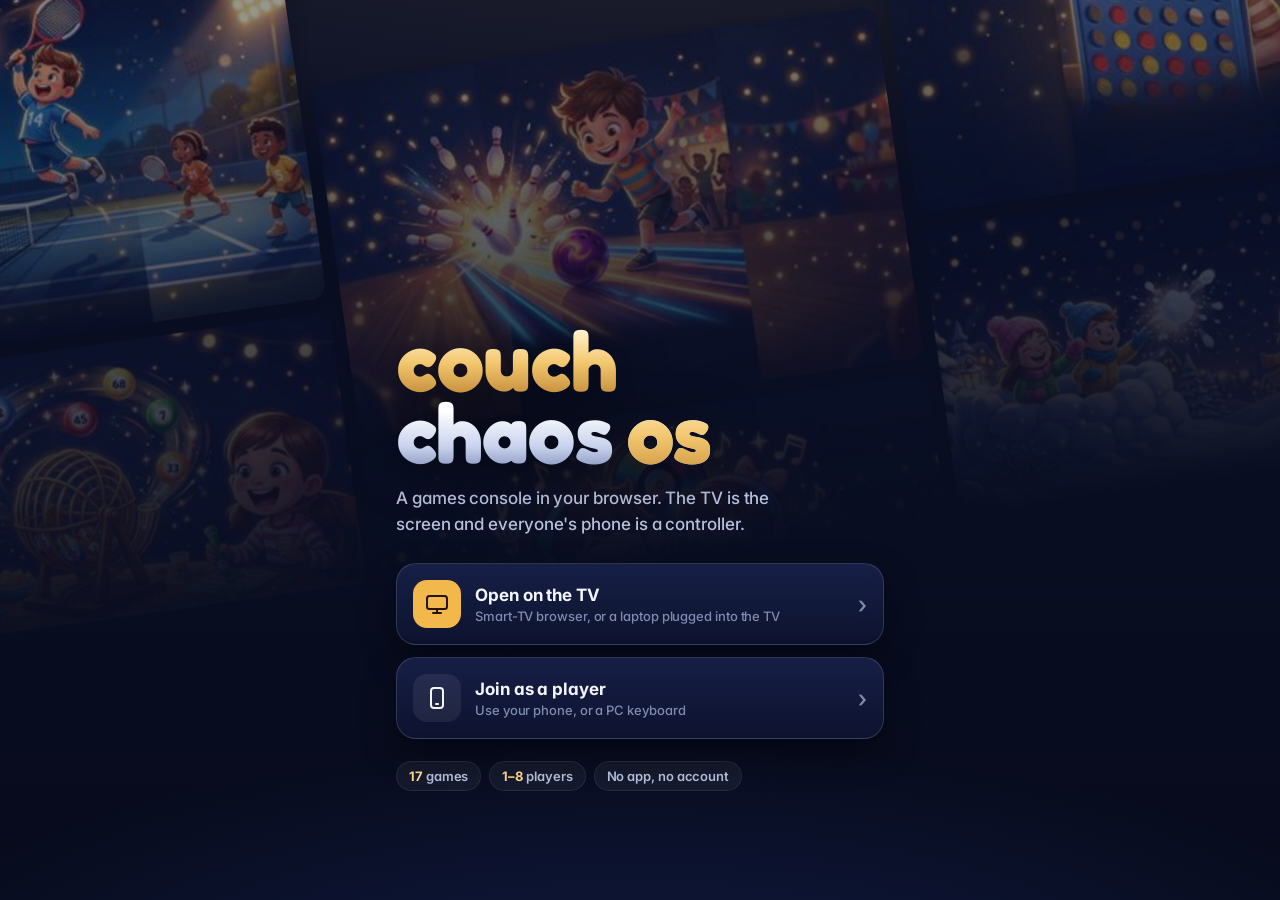
==== commit 6f41ffa3: "Fix Connect Four crash (engine stack overflow), recover from engine crashes, no more old start page," ====
--- a/index.html
+++ b/index.html
@@ -7,10 +7,10 @@
 <title>Couch Chaos</title>
 <link rel="preconnect" href="https://fonts.googleapis.com">
 <link href="https://fonts.googleapis.com/css2?family=Inter:wght@400;500;600;700;800&family=Fredoka:wght@500;600;700&display=swap" rel="stylesheet">
-<link rel="stylesheet" href="style.css?v=1795807007">
-<link rel="stylesheet" href="tokens.css?v=1795807007">
-<link rel="stylesheet" href="buttons.css?v=1795807007">
-<link rel="stylesheet" href="ui.css?v=1795807007">
+<link rel="stylesheet" href="style.css?v=1795820540">
+<link rel="stylesheet" href="tokens.css?v=1795820540">
+<link rel="stylesheet" href="buttons.css?v=1795820540">
+<link rel="stylesheet" href="ui.css?v=1795820540">
 </head>
 <body class="home padBody landing">
   <div class="mosaic" aria-hidden="true"><i style="background-image:url(covers/sm/tennis.jpg)"></i><i style="background-image:url(covers/sm/bowling.jpg)"></i><i style="background-image:url(covers/sm/four.jpg)"></i><i style="background-image:url(covers/sm/trivia.jpg)"></i><i style="background-image:url(covers/sm/ski.jpg)"></i><i style="background-image:url(covers/sm/airhockey.jpg)"></i><i style="background-image:url(covers/sm/bingo.jpg)"></i><i style="background-image:url(covers/sm/song.jpg)"></i><i style="background-image:url(covers/sm/snowball.jpg)"></i><i style="background-image:url(covers/sm/tycoon.jpg)"></i><i style="background-image:url(covers/sm/hockey.jpg)"></i><i style="background-image:url(covers/sm/paint.jpg)"></i></div>
@@ -27,8 +27,8 @@
         <span class="lcTx"><b>Join as a player</b><small>Use your phone, or a PC keyboard</small></span><i class="chev">›</i>
       </a>
     </div>
-    <ul class="facts"><li><b>48</b> games</li><li><b>1–8</b> players</li><li>No app, no account</li></ul>
+    <ul class="facts"><li><b>17</b> games</li><li><b>1–8</b> players</li><li>No app, no account</li></ul>
   </main>
-  <script src="press.js?v=1795807007"></script>
+  <script src="press.js?v=1795820540"></script>
 </body>
 </html>
--- a/style.css
+++ b/style.css
@@ -5,6 +5,7 @@
 * { box-sizing: border-box; margin: 0; padding: 0; }
 html, body { height: 100%; background: var(--bg); color: var(--ink); font-family: 'Nunito', system-ui, sans-serif; font-weight: 800; }
 body { overflow: hidden; }
+html, body { overscroll-behavior: none; }
 .hidden { display: none !important; }
 .muted { color: var(--muted); }
 button { font: inherit; cursor: pointer; border: 0; border-radius: 16px; color: inherit; }
@@ -379,6 +380,7 @@
 .songStages span.cur{background:#cc5de8;color:#fff;box-shadow:0 0 0 2px #fff inset}
 .songStat{font-size:19px;font-weight:800;text-align:center;padding:12px;border-radius:16px;background:rgba(255,255,255,.06);line-height:1.35}
 .songStat.right{background:rgba(47,158,68,.35);font-size:24px}
+.sgHint{display:block;margin-top:5px;font:700 15px system-ui,sans-serif;color:#ffd43b}
 .songStat.wrong{background:rgba(224,49,49,.28)}
 .songStat.reveal{background:rgba(204,93,232,.22)}
 .songStat.reveal b{color:#ffd43b;font-size:22px}
